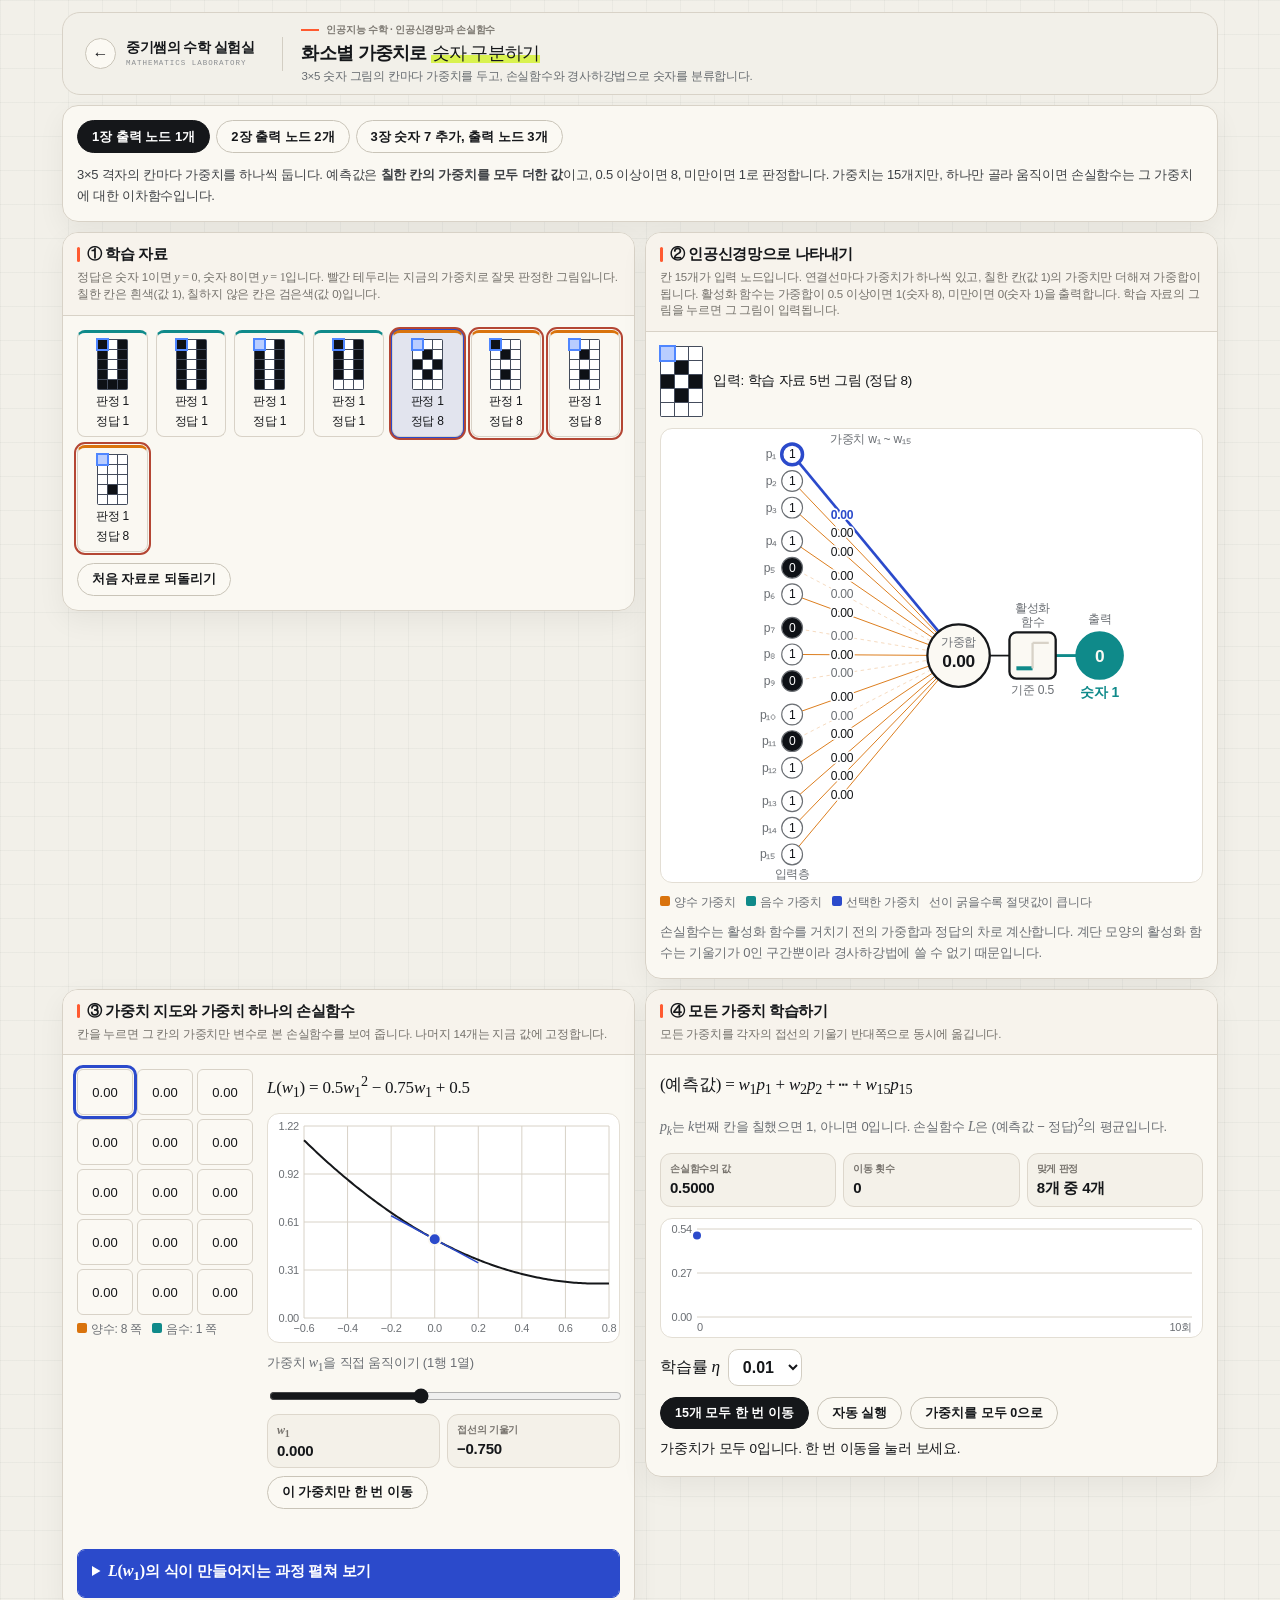
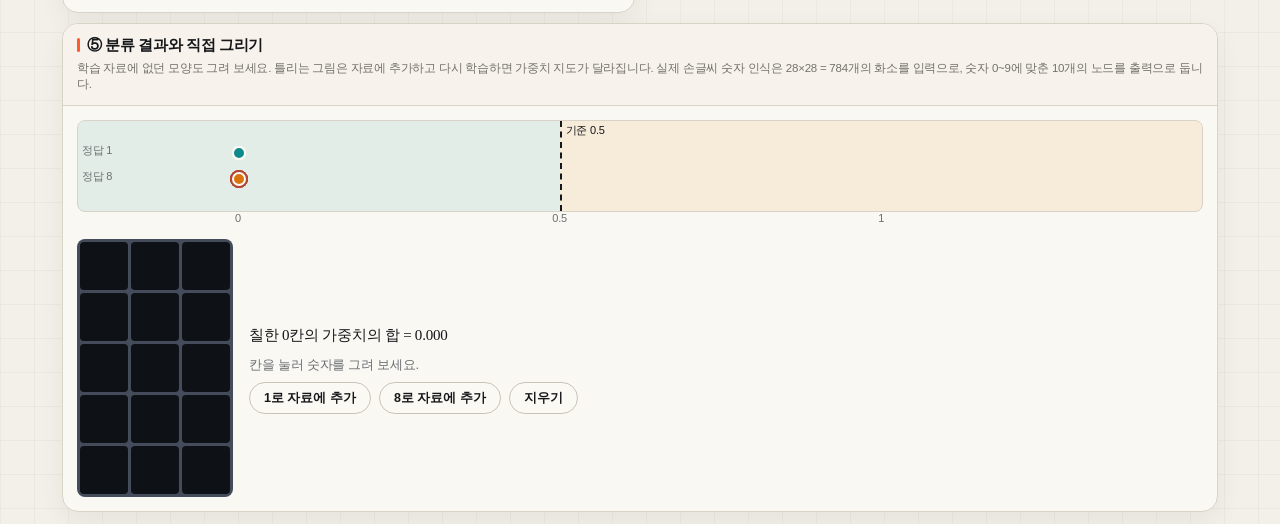
==== digit-weights/index.html @ 0b2db648 "화소별 가중치로 숫자 구분하기 도구 추가 3×5 숫자 그림의 칸마다 가중치를 두고 손실함수와 경사하강법으로 분류하는 인공지능 수학 도구. 공통 셸(상단바·패널·버튼)에 맞춰 옮기고" ====
<!DOCTYPE html>
<html lang="ko">
<head>
<meta charset="UTF-8">
<meta name="viewport" content="width=device-width, initial-scale=1">
<title>화소별 가중치로 숫자 구분하기</title>
<style>
  /* ===== 중기쌤의 수학 실험실 공통 테마 =====
     이 :root 블록과 아래 "공통 셸" 영역은 모든 도구가 동일하게 유지합니다.
     도구별 CSS는 파일 아래쪽 "도구 전용" 영역에만 추가하세요. */
  :root{
    --bg:#f2f0e9;
    --panel:#fbf9f3;
    --panel-2:#f4f1e9;
    --line:#d8d2c7;
    --border-soft:#eee9df;
    --text:#15171a;
    --muted:#6b6f74;
    --faint:#9a958a;
    --accent:#ff5a30;
    --accent-weak:rgba(255,90,48,.14);
    --lime:#d9f24f;
    --shadow:0 10px 28px rgba(21,23,26,.055);
    --radius:16px;
  }
  *{box-sizing:border-box}
  html,body{margin:0}
  body{
    background:
      linear-gradient(rgba(21,23,26,.035) 1px, transparent 1px),
      linear-gradient(90deg, rgba(21,23,26,.035) 1px, transparent 1px),
      var(--bg);
    background-size:34px 34px;
    color:var(--text);
    font-family:Pretendard,"Apple SD Gothic Neo","Noto Sans KR",-apple-system,BlinkMacSystemFont,sans-serif;
    letter-spacing:-.015em;
    min-height:100vh;
    -webkit-font-smoothing:antialiased;
  }
  button,input,select{font:inherit;color:inherit}
  .num{font-family:ui-monospace,SFMono-Regular,Consolas,monospace;font-variant-numeric:tabular-nums;letter-spacing:-.01em}

  .app{width:100%;max-width:1180px;margin:0 auto;padding:12px;display:flex;flex-direction:column;gap:10px}

  /* ---- 공통 셸: 상단바 ---- */
  .topbar{
    min-height:72px;
    display:flex;
    gap:14px;
    justify-content:space-between;
    align-items:center;
    padding:10px 14px;
    background:rgba(242,240,233,.90);
    border:1px solid var(--line);
    border-radius:18px;
    backdrop-filter:blur(14px);
  }
  .brand-area{display:flex;align-items:center;gap:18px;min-width:0}
  .home-link{
    display:flex;align-items:center;gap:10px;flex:none;
    color:var(--text);text-decoration:none;
    padding:7px 10px 7px 8px;border-radius:12px;
    transition:background .18s ease;
  }
  .home-link:hover{background:#e7e3d9}
  .home-arrow{
    width:31px;height:31px;border:1px solid #c9c4b8;border-radius:50%;
    display:grid;place-items:center;font-size:16px;line-height:1;background:#fbf9f3;
  }
  .brand-copy{display:block;line-height:1.15}
  .brand-copy strong{display:block;font-size:14px;font-weight:800;letter-spacing:-.035em}
  .brand-copy small{
    display:block;margin-top:4px;color:#8a8d90;
    font-family:ui-monospace,SFMono-Regular,Consolas,monospace;
    font-size:7.5px;letter-spacing:.13em;white-space:nowrap;
  }
  .top-divider{width:1px;height:34px;background:#d3cec3;flex:none}
  .title-row{display:block;min-width:0}
  .eyebrow{
    display:flex;align-items:center;gap:7px;margin-bottom:4px;
    color:#7b7770;font-size:10px;font-weight:750;white-space:nowrap;
  }
  .eyebrow span{display:block;width:18px;height:2px;background:var(--accent)}
  h1{
    font-size:clamp(18px,1.25vw,24px);
    margin:0;
    font-weight:800;letter-spacing:-.04em;white-space:nowrap;
  }
  h1 em{
    font-style:normal;font-weight:500;
    background:linear-gradient(transparent 60%,var(--lime) 0);
    padding:0 .04em;
  }
  .subtitle{margin:4px 0 0;color:#666b6f;font-size:11.5px}
  .badge{
    display:inline-flex;align-items:center;gap:7px;flex:none;
    background:#15171a;color:#fff;border:0;
    border-radius:999px;padding:8px 12px;font-weight:700;font-size:12px;white-space:nowrap;
  }
  .dot{width:9px;height:9px;border-radius:50%;background:#73c48f}

  /* ---- 공통 셸: 패널 ----
     기본은 "넓은 그림 영역 + 좁은 설정 영역" 2단입니다.
     패널 수가 다르면 grid-template-columns만 바꾸고, 좁은 화면에서 1단으로
     떨어지는 @media (max-width:900px) 규칙은 남겨 두세요. */
  .workspace{display:grid;grid-template-columns:minmax(0,1.55fr) minmax(300px,1fr);gap:10px}
  .panel{
    min-width:0;
    display:flex;flex-direction:column;
    background:rgba(251,249,243,.96);
    border:1px solid var(--line);
    border-radius:var(--radius);
    box-shadow:var(--shadow);
    overflow:hidden;
  }
  .panel-head{
    flex:0 0 auto;
    padding:12px 14px;
    border-bottom:1px solid var(--line);
    background:rgba(247,244,236,.92);
  }
  .panel-title{
    font-size:15px;font-weight:800;letter-spacing:-.025em;
    position:relative;padding-left:10px;
  }
  .panel-title::before{
    content:"";position:absolute;left:0;top:.15em;bottom:.15em;
    width:3px;border-radius:3px;background:var(--accent);
  }
  .panel-desc{color:#74716b;font-size:11.5px;margin-top:5px;line-height:1.45}
  .panel-body{flex:1;min-height:0;padding:14px}

  /* ---- 공통 셸: 버튼 ---- */
  .btn{
    border:1px solid #c9c4b8;background:#fbf9f3;color:#15171a;
    border-radius:999px;font-weight:700;font-size:12.5px;
    padding:9px 14px;cursor:pointer;line-height:1;
    transition:background .15s ease,border-color .15s ease,transform .15s ease;
  }
  .btn:hover:not(:disabled){transform:translateY(-1px);border-color:#15171a;background:#f2efe6}
  .btn:disabled{opacity:.4;cursor:not-allowed;transform:none}
  .btn.primary{background:#15171a;color:#fff;border-color:#15171a}
  .btn.primary:hover:not(:disabled){background:#2b2e31}
  .btn.danger{color:#a73b2c}
  .btn.icon-btn{width:38px;height:38px;padding:0;border-radius:10px;font-size:18px;display:grid;place-items:center}

  /* ---- 공통 셸: 그림 영역 (캔버스·SVG) ---- */
  .chart-wrap{background:#fff;border:1px solid #e3ded4;border-radius:12px;overflow:hidden;position:relative}
  .chart-wrap canvas,.chart-wrap svg{display:block;width:100%;height:100%}

  /* ---- 공통 셸: 입력·지표·안내 (쓰지 않는 것은 지우세요) ---- */
  .controls{display:grid;grid-template-columns:repeat(2,minmax(0,1fr));gap:9px}
  .control{display:flex;flex-direction:column;gap:5px}
  .control label{font-size:11px;color:var(--muted);font-weight:800}
  .control input{
    width:100%;padding:9px 10px;font-weight:700;
    border:1px solid #d3cec3;background:#fff;color:var(--text);border-radius:10px;
  }
  .control input:focus{outline:3px solid rgba(217,242,79,.42);border-color:#9aa64b}
  .control input[type="range"]{
    padding:0;height:22px;border:0;border-radius:0;background:transparent;
    accent-color:#15171a;cursor:pointer;
  }
  .checkbox-control{
    justify-content:center;min-height:58px;padding:8px 10px;
    border:1px solid var(--line);background:var(--panel-2);border-radius:12px;
  }
  .checkbox-control label{display:flex;align-items:center;gap:8px;color:var(--text);cursor:pointer;font-size:11px}
  .checkbox-control input{width:17px;height:17px;padding:0;accent-color:#15171a;cursor:pointer}

  .metrics{display:grid;grid-template-columns:repeat(2,minmax(0,1fr));gap:7px}
  .metric{background:var(--panel-2);border:1px solid #ddd7cc;border-radius:11px;padding:8px 9px;min-width:0}
  .metric .label{color:#77736d;font-size:10px;font-weight:800;margin-bottom:3px}
  .metric .value{
    font-size:15px;font-weight:850;color:var(--text);
    font-variant-numeric:tabular-nums;
    overflow:hidden;text-overflow:ellipsis;white-space:nowrap;
  }

  .formula{
    background:#15171a;color:#f6f2e9;border:1px solid #15171a;border-radius:12px;
    padding:9px 10px;line-height:1.55;font-size:12px;
    font-family:ui-monospace,SFMono-Regular,Consolas,monospace;overflow:auto;
  }
  .note{
    padding:10px 12px;border-radius:10px;
    background:#fff7ed;border:1px solid #fed7aa;color:#9a3412;
    font-size:11px;line-height:1.5;
  }
  .note b{color:#7c2d12;font-weight:800}
  .status{min-height:19px;font-size:11px;line-height:1.4;font-weight:750;color:var(--muted)}
  .status.ok{color:#32724f}
  .status.error{color:#b44634}

  .legend{display:flex;flex-wrap:wrap;gap:6px 12px;align-items:center}
  .legend-item{display:flex;align-items:center;gap:6px;font-size:11px;color:var(--muted)}
  .legend-item i{width:11px;height:11px;border-radius:3px;flex:none}

  /* ---- 공통 셸: 반응형 (이 3개 블록은 그대로 유지) ----
     주의: .topbar에 align-items:stretch를 쓰면 알약 모양 .badge가
     줄바꿈된 제목 높이만큼 세로로 늘어나 거대한 원처럼 깨집니다. */
  @media (max-width:1080px){
    .brand-copy small{display:none}
    .brand-copy strong{font-size:13px}
    .top-divider{height:28px}
  }
  @media (max-width:900px){
    .workspace{grid-template-columns:1fr}
  }
  @media (max-width:820px){
    .topbar{align-items:flex-start}
    .brand-area{align-items:flex-start}
    .home-link{padding-left:2px}
    .top-divider{display:none}
    .brand-copy{display:none}
    .title-row{display:block}
    h1{white-space:normal}
    .eyebrow{white-space:normal}
    .badge{display:none}
  }
  @media (max-width:520px){
    .app{padding:7px}
    .topbar{border-radius:14px;padding:9px 10px}
    .home-arrow{width:34px;height:34px}
    h1{font-size:20px;line-height:1.25}
    .subtitle{font-size:11px;white-space:normal}
    .panel{border-radius:14px}
    .panel-head{padding:12px}
    .btn{min-height:40px}
    .controls{grid-template-columns:1fr}
  }

  /* ===== 도구 전용 CSS는 여기부터 ===== */
  :root{
    --ink:#15171a; --sub:#6b6f74; --sel:#2b4acb; --bad:#b44634; --cell:#e7e2d7;
    --one:#0f8a8a; --seven:#8a4fd3; --eight:#d9730d;
    --pix-on:#ffffff; --pix-off:#0e1116; --pix-grid:#444c5c; --pix-hl:#4f86ff;
    --font-body:Pretendard,"Apple SD Gothic Neo","Noto Sans KR",-apple-system,BlinkMacSystemFont,sans-serif;
    --font-math:"STIX Two Text","Times New Roman",serif;
  }
  /* 배치: ①학습 자료·②신경망 / ③가중치 하나의 손실함수·④모든 가중치 학습 / ⑤직접 그리기. 900px 이하 1단 */
  .workspace.even{grid-template-columns:minmax(320px,1fr) minmax(320px,1fr);align-items:start}
  .workspace.one{grid-template-columns:1fr}
  @media (max-width:900px){.workspace.even{grid-template-columns:1fr}}
  .panel-body{display:grid;gap:11px;align-content:start}
  .panel-desc .m{font-size:1.05em}
  .intro{margin:0;font-size:13px;line-height:1.65;color:#3d4044}
  .metric .label .m{font-size:12px}
  .hint{color:var(--sub);font-size:13px;margin:0;line-height:1.6}
  .m{font-family:var(--font-math);font-size:1.08em;white-space:nowrap}
  .m i{font-style:italic}
  .frac{display:inline-flex;flex-direction:column;vertical-align:middle;text-align:center;line-height:1.15;font-size:.92em}
  .frac>span:first-child{border-bottom:1px solid currentColor;padding:0 3px}
  .fx{font-family:var(--font-math);font-size:17px;overflow-x:auto;padding:4px 0;white-space:nowrap}
  .fx i{font-style:italic}
  .tnum{font-variant-numeric:tabular-nums}
  /* 학습 자료 */
  .samples{display:grid;grid-template-columns:repeat(auto-fill,minmax(64px,1fr));gap:8px}
  .s{border:1px solid var(--line);border-radius:8px;padding:6px 4px;display:grid;justify-items:center;gap:3px;font-size:12px;position:relative}
  .s.d1{border-top:3px solid var(--one)} .s.d7{border-top:3px solid var(--seven)} .s.d8{border-top:3px solid var(--eight)}
  .s.wrong{outline:2px solid var(--bad);outline-offset:1px}
  .mini{display:grid;grid-template-columns:repeat(3,9px);gap:1px;background:var(--pix-grid);padding:1px;border-radius:2px}
  .mini b{width:9px;height:9px;background:var(--pix-off)}
  .mini b.on{background:var(--pix-on)}
  .s .m{font-size:13px}
  .s button{position:absolute;top:1px;right:2px;border:0;background:none;color:var(--sub);font-size:14px;line-height:1;padding:2px 4px;cursor:pointer}
  /* 조작부 */
  .row{display:flex;flex-wrap:wrap;gap:8px;align-items:center}
  .btn:focus-visible,input:focus-visible,select:focus-visible,.cellbtn:focus-visible{outline:2px solid var(--sel);outline-offset:2px}
  select{padding:8px 10px;border-radius:10px;border:1px solid #d3cec3;background:#fff;font-weight:700}
  input[type=range]{width:100%;accent-color:#15171a}
  .msg{font-size:13.5px;min-height:1.6em;margin:0}
  .msg.warn{color:var(--bad);font-weight:600}
  /* 분류 결과 수직선 */
  .track{position:relative;height:92px;border:1px solid var(--line);border-radius:8px;overflow:hidden}
  .zone8{position:absolute;top:0;bottom:0;right:0;background:color-mix(in srgb,var(--eight) 10%,transparent)}
  .zone1{position:absolute;top:0;bottom:0;left:0;background:color-mix(in srgb,var(--one) 10%,transparent)}
  .thr{position:absolute;top:0;bottom:0;width:0;border-left:2px dashed var(--ink)}
  .thr span{position:absolute;top:2px;left:4px;font-size:11px;white-space:nowrap}
  .lane{position:absolute;left:0;font-size:11px;color:var(--sub);padding-left:4px}
  .tdot{position:absolute;width:14px;height:14px;border-radius:50%;transform:translate(-50%,-50%);border:2px solid var(--panel)}
  .tdot.d1{background:var(--one)} .tdot.d8{background:var(--eight)}
  .tdot.wrong{box-shadow:0 0 0 2px var(--bad)}
  .tdot.mine{background:var(--ink);border-radius:3px}
  .axis{display:flex;justify-content:space-between;font-size:11px;color:var(--sub)}
  .pill{display:inline-block;padding:2px 10px;border-radius:999px;font-weight:700;color:var(--panel)}
  .pill.d1{background:var(--one)} .pill.d7{background:var(--seven)} .pill.d8{background:var(--eight)}
  /* 직접 그리기 */
  .draw{display:flex;gap:16px;flex-wrap:wrap;align-items:center}
  .pad{display:grid;grid-template-columns:repeat(3,48px);gap:3px;touch-action:none;background:var(--pix-grid);padding:3px;border-radius:8px}
  .cellbtn{width:48px;height:48px;border:0;border-radius:4px;background:var(--pix-off);cursor:pointer;padding:0}
  .cellbtn.on{background:var(--pix-on)}
  .out{display:grid;gap:6px;min-width:150px;flex:1}
  @media (prefers-reduced-motion:no-preference){.tdot{transition:left .25s}}
  /* 가중치 지도 */
  .wwrap{display:flex;gap:14px;flex-wrap:wrap;align-items:flex-start}
  .wmap{display:grid;grid-template-columns:repeat(3,56px);gap:4px}
  .wcell{width:56px;height:46px;border:1px solid var(--line);border-radius:6px;cursor:pointer;padding:0;font:inherit;font-size:13px;color:var(--ink);font-variant-numeric:tabular-nums}
  .wcell.sel{outline:3px solid var(--sel);outline-offset:1px}
  .wcell:focus-visible{outline:3px solid var(--sel);outline-offset:1px}
  .wlegend{display:flex;gap:10px;font-size:12px;color:var(--sub);flex-wrap:wrap}
  .wlegend i{display:inline-block;width:10px;height:10px;border-radius:2px;margin-right:4px;font-style:normal}
  .side{flex:1;min-width:200px;display:grid;gap:8px}
  .chart-wrap.c-main{height:230px}
  .chart-wrap.c-small{height:120px}
  .mini b{position:relative}
  .mini b.hl{outline:2px solid var(--pix-hl);z-index:1}
  .mini b.hl.on{background:#b9cdff}
  .mini.big{grid-template-columns:repeat(3,13px)}
  .mini.big b{width:13px;height:13px}
  .terms{display:grid;grid-template-columns:repeat(auto-fill,minmax(146px,1fr));gap:8px}
  .term{border:1px solid var(--line);border-left:4px solid var(--line);border-radius:8px;padding:8px;display:grid;gap:4px;justify-items:start;font-size:12.5px}
  .term.has{border-left-color:var(--sel)}
  .term.none{color:var(--sub)}
  .term .fx{font-size:16px;padding:0;color:var(--ink)}
  .term.has .fx{color:var(--sel);font-weight:600}
  .tag{font-size:11.5px;font-weight:600}
  .st{display:block;line-height:1.45}
  .st .lb{display:block;font-size:11px;color:var(--sub)}
  .st .m{font-size:14.5px;white-space:normal}
  #dSum{white-space:normal;line-height:1.9}
  #myCalc{white-space:normal;font-size:15px}
  .term.none .fx{color:var(--sub)}
  .s{cursor:pointer}
  .s.fed{background:color-mix(in srgb,var(--sel) 12%,var(--panel));box-shadow:0 0 0 2px var(--sel)}
  .netwrap{display:flex;justify-content:center}
  #net{width:100%;max-width:400px;height:auto;display:block}
  #net text{font-family:var(--font-body);font-size:10.5px;fill:var(--ink);font-variant-numeric:tabular-nums}
  #net .sub{fill:var(--sub)}
  #net .wl{paint-order:stroke;stroke:#fff;stroke-width:3px}
  #net .big{font-size:15px;font-weight:700}
  #net g[data-k]{cursor:pointer}
  .fedinfo{display:flex;gap:10px;align-items:center;font-size:13.5px}
  .tabs{display:flex;gap:6px;flex-wrap:wrap}
  .tab{font-weight:700;font-size:13px;padding:9px 14px;border-radius:999px;border:1px solid #c9c4b8;background:#fbf9f3;cursor:pointer;line-height:1;transition:background .15s ease,border-color .15s ease,transform .15s ease}
  .tab:hover{transform:translateY(-1px);border-color:#15171a}
  .tab[aria-selected="true"]{background:#15171a;color:#fff;border-color:#15171a}
  .tab:focus-visible{outline:2px solid var(--sel);outline-offset:2px}
  .maps{display:flex;gap:8px;flex-wrap:wrap}
  .maps .mt{font-size:12px;font-weight:600;margin-bottom:3px;white-space:nowrap}
  .maps.o3 .mt{font-size:10.5px}
  .maps.o2 .wmap{grid-template-columns:repeat(3,46px)} .maps.o2 .wcell{width:46px;height:40px;font-size:12px}
  .maps.o3 .wmap{grid-template-columns:repeat(3,31px);gap:3px} .maps.o3 .wcell{width:31px;height:30px;font-size:9.5px;border-radius:4px}
  .bars{display:grid;gap:6px}
  .bar{display:grid;grid-template-columns:76px 1fr 92px;gap:8px;align-items:center;font-size:13px}
  .bar .tr{height:14px;border-radius:7px;background:var(--cell);position:relative;overflow:hidden}
  .bar .fl{position:absolute;top:0;bottom:0;border-radius:7px}
  .bar.win{font-weight:700}
  .fold{border:1px solid var(--line);border-radius:8px}
  .fold{border-color:#2b4acb}
  .fold summary{cursor:pointer;padding:12px 14px;font-weight:700;font-size:15px;color:#ffffff;background:#2b4acb;border-radius:7px}
  .fold[open] summary{border-radius:7px 7px 0 0;margin-bottom:12px}
  .fold summary .m{color:#ffffff}
  .fold summary:focus-visible{outline:2px solid var(--sel);outline-offset:2px}
  .foldin{display:grid;gap:10px;padding:0 12px 12px;min-width:0}
  [hidden]{display:none !important}
  .axis2{position:relative;height:16px;font-size:11px;color:var(--sub)}
  .axis2 span{position:absolute;transform:translateX(-50%)}
</style>
</head>
<body>

<div class="app">
  <div class="topbar">
    <div class="brand-area">
      <a class="home-link" href="../#tools" aria-label="중기쌤의 수학 실험실 메인으로">
        <span class="home-arrow">←</span>
        <span class="brand-copy">
          <strong>중기쌤의 수학 실험실</strong>
          <small>MATHEMATICS LABORATORY</small>
        </span>
      </a>
      <span class="top-divider" aria-hidden="true"></span>
      <div class="title-row">
        <div class="eyebrow"><span></span>인공지능 수학 · 인공신경망과 손실함수</div>
        <h1>화소별 가중치로 <em>숫자 구분하기</em></h1>
        <p class="subtitle">3×5 숫자 그림의 칸마다 가중치를 두고, 손실함수와 경사하강법으로 숫자를 분류합니다.</p>
      </div>
    </div>
  </div>

  <article class="panel">
    <div class="panel-body">
      <div class="tabs" role="tablist" aria-label="장 선택">
        <button class="tab" type="button" role="tab" data-ch="0">1장 출력 노드 1개</button>
        <button class="tab" type="button" role="tab" data-ch="1">2장 출력 노드 2개</button>
        <button class="tab" type="button" role="tab" data-ch="2">3장 숫자 7 추가, 출력 노드 3개</button>
      </div>
      <p class="intro" id="intro"></p>
    </div>
  </article>

  <section class="workspace even">
    <article class="panel">
      <div class="panel-head">
        <div class="panel-title">① 학습 자료</div>
        <div class="panel-desc" id="note1"></div>
      </div>
      <div class="panel-body">
        <div class="samples" id="samples"></div>
        <div class="row"><button class="btn" id="resetData" type="button">처음 자료로 되돌리기</button></div>
      </div>
    </article>

    <article class="panel">
      <div class="panel-head">
        <div class="panel-title">② 인공신경망으로 나타내기</div>
        <div class="panel-desc" id="note3"></div>
      </div>
      <div class="panel-body">
        <div class="fedinfo" id="fedinfo"></div>
        <div class="chart-wrap netwrap"><svg id="net" viewBox="0 0 346 392" role="img" aria-label="입력 노드 15개와 출력 노드로 이루어진 인공신경망"></svg></div>
        <div class="wlegend"><span><i style="background:var(--eight)"></i>양수 가중치</span><span><i style="background:var(--one)"></i>음수 가중치</span><span><i style="background:var(--sel)"></i>선택한 가중치</span><span>선이 굵을수록 절댓값이 큽니다</span></div>
        <p class="hint" id="note3b"></p>
      </div>
    </article>
  </section>

  <section class="workspace even">
    <article class="panel">
      <div class="panel-head">
        <div class="panel-title">③ 가중치 지도와 가중치 하나의 손실함수</div>
        <div class="panel-desc" id="note4"></div>
      </div>
      <div class="panel-body">
        <div class="wwrap">
          <div>
            <div class="maps" id="maps"></div>
            <div class="wlegend" style="margin-top:6px" id="mapLegend"></div>
          </div>
          <div class="side">
            <div class="fx tnum" id="expanded"></div>
            <div class="chart-wrap c-main"><canvas id="chart" role="img" aria-label="선택한 가중치에 대한 손실함수의 그래프"></canvas></div>
            <label for="wRange" class="hint" id="wLabel"></label>
            <input type="range" id="wRange" min="-0.6" max="0.8" step="0.01" value="0">
            <div class="metrics">
              <div class="metric"><div class="label" id="lblW"></div><div class="value tnum" id="vW"></div></div>
              <div class="metric"><div class="label">접선의 기울기</div><div class="value tnum" id="vD"></div></div>
            </div>
            <div class="row"><button class="btn" id="stepOne" type="button">이 가중치만 한 번 이동</button></div>
            <p class="msg tnum" id="msg2"></p>
          </div>
        </div>
        <details class="fold">
          <summary><span id="dTitle"></span> 펼쳐 보기</summary>
          <div class="foldin">
            <p class="hint" id="dIntro"></p>
            <div class="terms" id="terms"></div>
            <div class="fx tnum" id="dSum"></div>
            <p class="hint tnum" id="dWhy"></p>
          </div>
        </details>
      </div>
    </article>

    <article class="panel">
      <div class="panel-head">
        <div class="panel-title">④ 모든 가중치 학습하기</div>
        <div class="panel-desc">모든 가중치를 각자의 접선의 기울기 반대쪽으로 동시에 옮깁니다.</div>
      </div>
      <div class="panel-body">
        <div class="fx" id="form2"></div>
        <p class="hint" id="note2"></p>
        <div class="metrics" style="grid-template-columns:repeat(3,minmax(0,1fr))">
          <div class="metric"><div class="label">손실함수의 값</div><div class="value tnum" id="vL"></div></div>
          <div class="metric"><div class="label">이동 횟수</div><div class="value tnum" id="vN"></div></div>
          <div class="metric"><div class="label">맞게 판정</div><div class="value tnum" id="acc"></div></div>
        </div>
        <div class="chart-wrap c-small"><canvas id="histc" role="img" aria-label="이동 횟수에 따른 손실함수 값의 변화"></canvas></div>
        <div class="row">
          <label for="eta">학습률 <span class="m"><i>η</i></span></label>
          <select id="eta">
            <option value="0.01" selected>0.01</option>
            <option value="0.02">0.02</option>
            <option value="0.05">0.05</option>
            <option value="0.1">0.1</option>
            <option value="0.2">0.2</option>
          </select>
        </div>
        <div class="row">
          <button class="btn primary" id="stepAll" type="button"></button>
          <button class="btn" id="auto" type="button">자동 실행</button>
          <button class="btn" id="resetW" type="button">가중치를 모두 0으로</button>
        </div>
        <p class="msg tnum" id="msg"></p>
      </div>
    </article>
  </section>

  <section class="workspace one">
    <article class="panel">
      <div class="panel-head">
        <div class="panel-title">⑤ <span id="h4t"></span></div>
        <div class="panel-desc">학습 자료에 없던 모양도 그려 보세요. 틀리는 그림은 자료에 추가하고 다시 학습하면 가중치 지도가 달라집니다. 실제 손글씨 숫자 인식은 28×28 = 784개의 화소를 입력으로, 숫자 0~9에 맞춘 10개의 노드를 출력으로 둡니다.</div>
      </div>
      <div class="panel-body">
        <div id="trackBox">
          <div class="track" id="track"></div>
          <div class="axis2 tnum" id="axis2"></div>
        </div>
        <div class="draw">
          <div class="pad" id="pad" role="group" aria-label="3×5 그림판"></div>
          <div class="out">
            <div class="fx tnum" id="myCalc"></div>
            <div class="bars tnum" id="bars"></div>
            <div id="myVerdict"></div>
            <div class="row" id="addBtns"></div>
          </div>
        </div>
      </div>
    </article>
  </section>
</div>

<script>
(function(){
  var RAW=[
    [".#.",".#.",".#.",".#.","...",1],
    [".#.",".#.",".#.",".#.",".#.",1],
    ["##.",".#.",".#.",".#.",".#.",1],
    [".#.",".#.",".#.",".#.","###",1],
    ["###","..#","..#","..#","..#",7],
    ["###","..#",".#.",".#.",".#.",7],
    ["###","#.#","..#","..#","..#",7],
    ["###","..#",".#.","#..","#..",7],
    ["###","#.#",".#.","#.#","###",8],
    [".##","#.#","###","#.#","###",8],
    ["###","#.#","###","#.#","###",8],
    ["###","###","###","#.#","###",8]
  ];
  var CH=[{classes:[1,8],single:true},{classes:[1,8],single:false},{classes:[1,7,8],single:false}];
  var DCOL={1:"var(--one)",7:"var(--seven)",8:"var(--eight)"};
  var TMIN=-0.25,TMAX=1.5,WMIN=-0.6,WMAX=0.8;
  var S=[],ci=0,cfg,cur,timer=null;
  var $=function(id){return document.getElementById(id)};
  function zeros(){var z=[];for(var i=0;i<15;i++)z.push(0);return z}
  function base(c){
    return RAW.filter(function(r){return c.classes.indexOf(r[5])>=0}).map(function(r){
      return {cells:r.slice(0,5).join("").split("").map(function(x){return x==="#"?1:0}),c:r[5],base:true};
    });
  }
  function nOut(){return cfg.single?1:cfg.classes.length}
  function firstOf(d){for(var i=0;i<cur.data.length;i++)if(cur.data[i].c===d)return i;return 0}
  function fresh(c){
    var W=[],n=c.single?1:c.classes.length;for(var o=0;o<n;o++)W.push(zeros());
    return {data:base(c),W:W,so:n-1,sk:0,feed:0,pad:zeros(),steps:0,hist:[]};
  }
  function sum(c){return c.reduce(function(s,v){return s+v},0)}
  function sums(c){return cur.W.map(function(w){var s=0;for(var k=0;k<15;k++)s+=w[k]*c[k];return s})}
  function target(d,o){return cfg.single?(d.c===8?1:0):(d.c===cfg.classes[o]?1:0)}
  function softmax(s){var m=Math.max.apply(null,s),e=s.map(function(v){return Math.exp(v-m)}),t=sum(e);return e.map(function(v){return v/t})}
  function pct(v){return Math.round(v*100)+"%"}
  function winner(s){var b=0;for(var i=1;i<s.length;i++)if(s[i]>s[b])b=i;return b}
  function verdict(c){var s=sums(c);return cfg.single?(s[0]>=0.5?8:1):cfg.classes[winner(s)]}
  function loss(){
    var t=0,n=cur.data.length;
    cur.data.forEach(function(d){var s=sums(d.cells);for(var o=0;o<s.length;o++){var e=s[o]-target(d,o);t+=e*e}});
    return n?t/n:0;
  }
  // 선택한 가중치 t에 대한 이차식 A t^2 + B t + C (other: 다른 노드의 오차 제곱의 합)
  function coef(o,k){
    var n=cur.data.length,A=0,B=0,C=0,other=0;
    cur.data.forEach(function(d){
      var s=sums(d.cells),p=d.cells[k],r=s[o]-cur.W[o][k]*p-target(d,o);
      A+=p*p;B+=2*p*r;C+=r*r;
      for(var j=0;j<s.length;j++)if(j!==o){var e=s[j]-target(d,j);other+=e*e}
    });
    return n?{A:A/n,B:B/n,C:(C+other)/n,other:other}:{A:0,B:0,C:0,other:0};
  }
  function fmt(v,k){var s=v.toFixed(k);if(parseFloat(s)===0)s=(0).toFixed(k);return s.replace("-","−")}
  function trim(v){return String(Math.abs(parseFloat(v.toFixed(3))))}
  function mini(cells,hl,big){
    var h='<div class="mini'+(big?' big':'')+'">';
    cells.forEach(function(v,i){var c=(v?'on':'')+(i===hl?' hl':'');h+='<b'+(c?' class="'+c+'"':'')+'></b>'});
    return h+'</div>';
  }
  function css(n){return getComputedStyle(document.documentElement).getPropertyValue(n).trim()}
  function nOk(){var ok=0;cur.data.forEach(function(d){if(verdict(d.cells)===d.c)ok++});return ok}
  function tpos(v){return (Math.max(TMIN,Math.min(TMAX,v))-TMIN)/(TMAX-TMIN)*100}
  function nodeName(o){return cfg.single?"":"숫자 "+cfg.classes[o]+" 노드"}
  function wSym(){return '<i>w</i><sub>'+(cfg.single?'':cfg.classes[cur.so]+',')+(cur.sk+1)+'</sub>'}
  function jo(a,b){return [0,1,3,6,7,8].indexOf((cur.sk+1)%10)>=0?a:b}
  var SUBS="₀₁₂₃₄₅₆₇₈₉";
  function subn(n){return String(n).split("").map(function(c){return SUBS[+c]}).join("")}
  function cellName(k){return (Math.floor(k/3)+1)+'행 '+(k%3+1)+'열'}

  function renderText(){
    var O=nOut(),N=15*O,cls=cfg.classes.join(", ");
    $("intro").innerHTML=ci===0?
      '3×5 격자의 칸마다 가중치를 하나씩 둡니다. 예측값은 <b>칠한 칸의 가중치를 모두 더한 값</b>이고, 0.5 이상이면 8, 미만이면 1로 판정합니다. 가중치는 15개지만, 하나만 골라 움직이면 손실함수는 그 가중치에 대한 이차함수입니다.':
      ci===1?
      '같은 자료를 출력 노드 2개로 분류합니다. 숫자 1 노드와 숫자 8 노드가 각자 가중합을 구하고, 소프트맥스로 확률로 바꾼 뒤 <b>확률이 더 큰 숫자</b>로 판정합니다. 기준값 0.5가 필요 없어지고, 가중치는 15 × 2 = 30개가 됩니다.':
      '숫자 7을 추가하고 출력 노드를 3개로 늘립니다. 세 노드의 가중합을 소프트맥스로 확률로 바꾼 뒤 <b>확률이 가장 큰 숫자</b>로 판정하고, 가중치는 15 × 3 = 45개입니다. 숫자가 늘어나면 출력 노드만 더 두면 됩니다.';
    $("note1").innerHTML=cfg.single?
      '정답은 숫자 1이면 <span class="m"><i>y</i> = 0</span>, 숫자 8이면 <span class="m"><i>y</i> = 1</span>입니다. 빨간 테두리는 지금의 가중치로 잘못 판정한 그림입니다. 칠한 칸은 흰색(값 1), 칠하지 않은 칸은 검은색(값 0)입니다.':
      '출력 노드마다 정답은 자기 숫자의 그림이면 1, 아니면 0입니다. 빨간 테두리는 지금의 가중치로 잘못 판정한 그림입니다. 칠한 칸은 흰색(값 1), 칠하지 않은 칸은 검은색(값 0)입니다.';
    $("form2").innerHTML=cfg.single?
      '(예측값) = <i>w</i><sub>1</sub><i>p</i><sub>1</sub> + <i>w</i><sub>2</sub><i>p</i><sub>2</sub> + ⋯ + <i>w</i><sub>15</sub><i>p</i><sub>15</sub>':
      '(숫자 8 노드의 가중합) = <i>w</i><sub>8,1</sub><i>p</i><sub>1</sub> + <i>w</i><sub>8,2</sub><i>p</i><sub>2</sub> + ⋯ + <i>w</i><sub>8,15</sub><i>p</i><sub>15</sub>';
    $("note2").innerHTML='<span class="m"><i>p</i><sub><i>k</i></sub></span>는 <span class="m"><i>k</i></span>번째 칸을 칠했으면 1, 아니면 0입니다. '+(cfg.single?
      '손실함수 <span class="m"><i>L</i></span>은 (예측값 − 정답)<sup>2</sup>의 평균입니다.':
      '출력 노드마다 가중치 15개가 따로 있습니다. <span class="m"><i>w</i><sub>8,1</sub></span>은 숫자 8 노드와 1번째 칸을 잇는 가중치이고, <span class="m"><i>w</i><sub>1,1</sub></span>은 숫자 1 노드와 1번째 칸을 잇는 가중치입니다. 손실함수 <span class="m"><i>L</i></span>은 모든 그림, 모든 출력 노드의 (가중합 − 정답)<sup>2</sup>을 더해 그림의 수로 나눈 값입니다.');
    $("stepAll").textContent=N+"개 모두 한 번 이동";
    $("note3").innerHTML=cfg.single?
      '칸 15개가 입력 노드입니다. 연결선마다 가중치가 하나씩 있고, 칠한 칸(값 1)의 가중치만 더해져 가중합이 됩니다. 활성화 함수는 가중합이 0.5 이상이면 1(숫자 8), 미만이면 0(숫자 1)을 출력합니다. 학습 자료의 그림을 누르면 그 그림이 입력됩니다.':
      '입력 노드 15개가 출력 노드 '+O+'개에 모두 연결됩니다. 출력 노드를 누르면 그 노드에 연결된 가중치 15개가 색으로 표시됩니다. 학습 자료의 그림을 누르면 그 그림이 입력됩니다.';
    $("note3b").innerHTML=cfg.single?
      '손실함수는 활성화 함수를 거치기 전의 가중합과 정답의 차로 계산합니다. 계단 모양의 활성화 함수는 기울기가 0인 구간뿐이라 경사하강법에 쓸 수 없기 때문입니다.':
      '소프트맥스는 가중합을 합이 100%인 확률로 바꿉니다. <span class="m">(확률) = <span class="frac"><span><i>e</i><sup>(그 노드의 가중합)</sup></span><span>(모든 노드의 <i>e</i><sup>(가중합)</sup>의 합)</span></span></span> 확률이 가장 큰 숫자로 판정하고, 확률이 같으면 앞의 숫자로 판정합니다. 크기 순서는 바뀌지 않으므로 가중합이 가장 큰 노드를 고르는 것과 결과가 같습니다. 이 웹앱의 손실함수는 소프트맥스를 거치기 전의 가중합으로 계산합니다. 실제 분류 모델은 소프트맥스를 거친 확률로 손실함수를 계산합니다.';
    $("note4").innerHTML=cfg.single?
      '칸을 누르면 그 칸의 가중치만 변수로 본 손실함수를 보여 줍니다. 나머지 14개는 지금 값에 고정합니다.':
      '출력 노드마다 가중치 지도가 하나씩 있습니다. 칸을 누르면 그 가중치만 변수로 본 손실함수를 보여 줍니다. 나머지 '+(N-1)+'개는 지금 값에 고정합니다.';
    $("mapLegend").innerHTML=cfg.single?
      '<span><i style="background:var(--eight)"></i>양수: 8 쪽</span><span><i style="background:var(--one)"></i>음수: 1 쪽</span>':
      '<span><i style="background:var(--eight)"></i>양수: 그 숫자 쪽</span><span><i style="background:var(--one)"></i>음수: 그 숫자가 아닌 쪽</span>';
    $("h4t").textContent=cfg.single?"분류 결과와 직접 그리기":"직접 그려서 판정하기";
    $("trackBox").hidden=!cfg.single; $("bars").hidden=cfg.single; $("myCalc").hidden=!cfg.single;
    var h="";cfg.classes.forEach(function(d){h+='<button class="btn" type="button" data-add="'+d+'">'+d+'로 자료에 추가</button>'});
    $("addBtns").innerHTML=h+'<button class="btn" id="clearPad" type="button">지우기</button>';
    var tabs=document.querySelectorAll(".tab");
    for(var i=0;i<tabs.length;i++)tabs[i].setAttribute("aria-selected",i===ci?"true":"false");
    // 가중치 지도 틀
    var m="";
    for(var o=0;o<O;o++){
      m+='<div>'+(cfg.single?'':'<div class="mt" style="color:'+DCOL[cfg.classes[o]]+'">'+nodeName(o)+' <span class="m" style="font-weight:400"><i>w</i><sub>'+cfg.classes[o]+',<i>k</i></sub></span></div>')+'<div class="wmap" role="group" aria-label="'+(nodeName(o)||'가중치')+' 지도">';
      for(var k=0;k<15;k++)m+='<button type="button" class="wcell" data-o="'+o+'" data-k="'+k+'" aria-label="'+nodeName(o)+' '+cellName(k)+' 가중치"></button>';
      m+='</div></div>';
    }
    $("maps").className="maps o"+O; $("maps").innerHTML=m;
  }
  function renderSamples(){
    var h="";
    cur.data.forEach(function(d,i){
      var v=verdict(d.cells),wrong=v!==d.c;
      h+='<div class="s d'+d.c+(wrong?' wrong':'')+(cur.feed===i?' fed':'')+'" data-feed="'+i+'">'+mini(d.cells,cur.sk)+
         '<span class="tnum">판정 '+v+'</span><span class="tnum">정답 '+d.c+'</span>'+
         (d.base?'':'<button type="button" data-del="'+i+'" aria-label="이 그림 삭제">×</button>')+'</div>';
    });
    $("samples").innerHTML=h;
  }
  function renderMap(){
    var btns=$("maps").querySelectorAll(".wcell");
    for(var i=0;i<btns.length;i++){
      var o=+btns[i].dataset.o,k=+btns[i].dataset.k,v=cur.W[o][k],on=o===cur.so&&k===cur.sk;
      var m=Math.min(1,Math.abs(v)/0.25)*70;
      btns[i].style.background='color-mix(in srgb,'+(v>=0?'var(--eight)':'var(--one)')+' '+m.toFixed(0)+'%,var(--panel))';
      btns[i].textContent=fmt(v,2);
      btns[i].classList.toggle("sel",on);
      btns[i].setAttribute("aria-pressed",on?"true":"false");
    }
    renderNet();
  }
  function edgeSet(o,ix,ox,oy,cells,ys,labels){
    var h="";
    for(var k=0;k<15;k++){
      var y=ys[k],on=cells[k],v=cur.W[o][k],isSel=o===cur.so&&k===cur.sk;
      if(!labels){h+='<line x1="'+ix+'" y1="'+y+'" x2="'+ox+'" y2="'+oy+'" style="stroke:var(--line);stroke-width:0.7"/>';continue}
      var col=isSel?'var(--sel)':(v>=0?'var(--eight)':'var(--one)');
      var sw=Math.max(0.8,Math.min(7,Math.abs(v)*22))+(isSel?1.5:0);
      var lx=ix+0.3*(ox-ix),ly=y+0.3*(oy-y);
      h+='<g data-k="'+k+'"><line x1="'+ix+'" y1="'+y+'" x2="'+ox+'" y2="'+oy+'" style="stroke:transparent;stroke-width:14"/>'+
        '<line x1="'+ix+'" y1="'+y+'" x2="'+ox+'" y2="'+oy+'" style="stroke:'+col+';stroke-width:'+sw.toFixed(1)+';opacity:'+(on?1:0.28)+(on?'':';stroke-dasharray:3 3')+'"/>'+
        '<text class="wl" x="'+lx.toFixed(1)+'" y="'+(ly+3.5).toFixed(1)+'" text-anchor="middle" style="'+(isSel?'fill:var(--sel);font-weight:700':(on?'':'fill:var(--sub)'))+'">'+fmt(v,2)+'</text></g>';
    }
    return h;
  }
  function renderNet(){
    if(cur.feed!=="pad"&&cur.feed>=cur.data.length)cur.feed=cur.data.length?0:"pad";
    var cells=cur.feed==="pad"?cur.pad:cur.data[cur.feed].cells;
    $("fedinfo").innerHTML=mini(cells,cur.sk,true)+'<span>입력: '+(cur.feed==="pad"?'내가 그린 그림':'학습 자료 '+(cur.feed+1)+'번 그림 (정답 '+cur.data[cur.feed].c+')')+'</span>';
    var ix=52,oy=196,ys=[],nodes="",h="",s=sums(cells),k;
    for(k=0;k<15;k++){
      var y=22+k*23+Math.floor(k/3)*6,on=cells[k],isSel=k===cur.sk;ys.push(y);
      nodes+='<g data-k="'+k+'"><circle cx="'+ix+'" cy="'+y+'" r="9" style="fill:'+(on?'var(--pix-on)':'var(--pix-off)')+';stroke:'+(isSel?'var(--sel)':'var(--sub)')+';stroke-width:'+(isSel?3:1)+'"/>'+
        '<text x="'+ix+'" y="'+(y+3.5)+'" text-anchor="middle" style="fill:'+(on?'#0e1116':'#ffffff')+'">'+on+'</text>'+
        '<text class="sub" x="'+(ix-14)+'" y="'+(y+3.5)+'" text-anchor="end">p'+subn(k+1)+'</text></g>';
    }
    var foot='<text class="sub" x="'+ix+'" y="388" text-anchor="middle">입력층</text>';
    if(cfg.single){
      var ox=196,ax=240,aw=40,qx=318,v=s[0],is8=v>=0.5,vc=is8?'var(--eight)':'var(--one)',mx=ax+aw/2;
      h=edgeSet(0,ix,ox,oy,cells,ys,true)+nodes+foot+
        '<text class="sub" x="120" y="12" text-anchor="middle">가중치 w₁ ~ w₁₅</text>'+
        '<circle cx="'+ox+'" cy="'+oy+'" r="27" style="fill:var(--panel);stroke:var(--ink);stroke-width:2"/>'+
        '<text class="sub" x="'+ox+'" y="'+(oy-8)+'" text-anchor="middle">가중합</text>'+
        '<text class="big" x="'+ox+'" y="'+(oy+10)+'" text-anchor="middle">'+fmt(v,2)+'</text>'+
        '<line x1="'+(ox+27)+'" y1="'+oy+'" x2="'+ax+'" y2="'+oy+'" style="stroke:var(--ink);stroke-width:1.5"/>'+
        '<line x1="'+(ax+aw)+'" y1="'+oy+'" x2="'+(qx-20)+'" y2="'+oy+'" style="stroke:'+vc+';stroke-width:2.5"/>'+
        '<rect x="'+ax+'" y="'+(oy-20)+'" width="'+aw+'" height="40" rx="6" style="fill:var(--panel);stroke:var(--ink);stroke-width:2"/>'+
        '<polyline points="'+(ax+6)+','+(oy+11)+' '+mx+','+(oy+11)+'" style="fill:none;stroke:'+(is8?'var(--line)':'var(--one)')+';stroke-width:'+(is8?2:3.5)+'"/>'+
        '<polyline points="'+mx+','+(oy+11)+' '+mx+','+(oy-11)+'" style="fill:none;stroke:var(--line);stroke-width:2"/>'+
        '<polyline points="'+mx+','+(oy-11)+' '+(ax+aw-6)+','+(oy-11)+'" style="fill:none;stroke:'+(is8?'var(--eight)':'var(--line)')+';stroke-width:'+(is8?3.5:2)+'"/>'+
        '<text class="sub" x="'+mx+'" y="'+(oy-38)+'" text-anchor="middle">활성화</text>'+
        '<text class="sub" x="'+mx+'" y="'+(oy-26)+'" text-anchor="middle">함수</text>'+
        '<text class="sub" x="'+mx+'" y="'+(oy+33)+'" text-anchor="middle">기준 0.5</text>'+
        '<circle cx="'+qx+'" cy="'+oy+'" r="20" style="fill:'+vc+';stroke:'+vc+';stroke-width:2"/>'+
        '<text class="big" x="'+qx+'" y="'+(oy+5.5)+'" text-anchor="middle" style="fill:var(--panel)">'+(is8?1:0)+'</text>'+
        '<text class="sub" x="'+qx+'" y="'+(oy-28)+'" text-anchor="middle">출력</text>'+
        '<text x="'+qx+'" y="'+(oy+36)+'" text-anchor="middle" style="font-weight:700;font-size:12px;fill:'+vc+'">숫자 '+(is8?8:1)+'</text>';
    }else{
      var O=s.length,ox2=204,r=24,bx=244,bw=54,qx2=325,win=winner(s),pr=softmax(s),ry=function(j){return oy+(j-(O-1)/2)*17},oys=O===2?[128,264]:[92,196,300],wc=DCOL[cfg.classes[win]],o;
      for(o=0;o<O;o++)if(o!==cur.so)h+=edgeSet(o,ix,ox2,oys[o],cells,ys,false);
      h+=edgeSet(cur.so,ix,ox2,oys[cur.so],cells,ys,true)+nodes+foot+
        '<text class="sub" x="120" y="12" text-anchor="middle">숫자 '+cfg.classes[cur.so]+' 노드의 가중치 w'+subn(cfg.classes[cur.so])+',₁ ~ w'+subn(cfg.classes[cur.so])+',₁₅</text>';
      for(o=0;o<O;o++){
        var dc=DCOL[cfg.classes[o]],isW=o===win,isS=o===cur.so;
        h+='<line x1="'+(ox2+r)+'" y1="'+oys[o]+'" x2="'+bx+'" y2="'+ry(o)+'" style="stroke:'+(isW?dc:'var(--line)')+';stroke-width:'+(isW?2.5:1.2)+'"/>'+
          '<g data-o="'+o+'"><circle cx="'+ox2+'" cy="'+oys[o]+'" r="'+r+'" style="fill:'+(isS?'color-mix(in srgb,var(--sel) 14%,var(--panel))':'var(--panel)')+';stroke:'+dc+';stroke-width:'+(isW?4.5:2)+'"/>'+
          '<text x="'+ox2+'" y="'+(oys[o]-7)+'" text-anchor="middle" style="fill:'+dc+';font-weight:700">숫자 '+cfg.classes[o]+'</text>'+
          '<text class="big" x="'+ox2+'" y="'+(oys[o]+11)+'" text-anchor="middle" style="font-size:13.5px">'+fmt(s[o],2)+'</text></g>';
      }
      var bh=O*17+10;
      h+='<rect x="'+bx+'" y="'+(oy-bh/2)+'" width="'+bw+'" height="'+bh+'" rx="6" style="fill:var(--panel);stroke:var(--ink);stroke-width:2"/>'+
        '<text class="sub" x="'+(bx+bw/2)+'" y="'+(oy-bh/2-7)+'" text-anchor="middle">소프트맥스</text>'+
        '<text class="sub" x="'+(bx+bw/2)+'" y="'+(oy+bh/2+13)+'" text-anchor="middle">확률</text>';
      for(o=0;o<O;o++){
        h+='<text x="'+(bx+7)+'" y="'+(ry(o)+3.5)+'" style="fill:'+DCOL[cfg.classes[o]]+';font-weight:700">'+cfg.classes[o]+'</text>'+
          '<text x="'+(bx+bw-6)+'" y="'+(ry(o)+3.5)+'" text-anchor="end" style="'+(o===win?'font-weight:700':'fill:var(--sub)')+'">'+pct(pr[o])+'</text>';
      }
      h+='<line x1="'+(bx+bw)+'" y1="'+ry(win)+'" x2="'+(qx2-16)+'" y2="'+oy+'" style="stroke:'+wc+';stroke-width:2.5"/>'+
        '<circle cx="'+qx2+'" cy="'+oy+'" r="16" style="fill:'+wc+'"/>'+
        '<text class="big" x="'+qx2+'" y="'+(oy+5.5)+'" text-anchor="middle" style="fill:var(--panel)">'+cfg.classes[win]+'</text>'+
        '<text class="sub" x="'+qx2+'" y="'+(oy-23)+'" text-anchor="middle">판정</text>';
    }
    $("net").innerHTML=h;
  }
  function polyHtml(c){
    var W=wSym();
    return '<i>L</i>('+W+') = '+(c.A<0?'−':'')+trim(c.A)+W+'<sup>2</sup> '+(c.B<0?'− ':'+ ')+trim(c.B)+W+' + '+trim(c.C);
  }
  function renderDerive(){
    var o=cur.so,k=cur.sk,W=wSym(),n=cur.data.length,m=0,h="";
    $("dTitle").innerHTML='<span class="m"><i>L</i>('+W+')</span>의 식이 만들어지는 과정';
    var pv0=cfg.single?'예측값':'가중합',pk0='<i>p</i><sub>'+(k+1)+'</sub>';
    $("dIntro").innerHTML=(cfg.single?'':'<b style="color:'+DCOL[cfg.classes[o]]+'">'+nodeName(o)+'</b>의 계산입니다. ')+
      '그림마다 ①~④의 순서로 ('+pv0+' − 정답)<sup>2</sup>을 구합니다. <span class="m">'+W+'</span>'+jo('은','는')+' 파란 테두리 칸('+cellName(k)+')에 곱해지는 가중치입니다. '+
      '이 칸을 칠한 그림은 칸의 값이 1이라 '+pv0+'에 <span class="m">'+W+'</span>'+jo('이','가')+' 남고, 칠하지 않은 그림은 칸의 값이 0이라 <span class="m">'+W+'</span>'+jo('이','가')+' 사라집니다. '+
      pv0+'은 <span class="m">'+W+pk0+' + (나머지 칸의 가중합)</span>입니다. 나머지 칸의 가중합은 그 그림에서 칠한 다른 칸들의 가중치를 지금 값으로 더한 수입니다. 가중치가 모두 0인 처음에는 이 값이 0이라 식에서 생략하고, 학습이 진행되면 식에 나타납니다.'+
      (cfg.single?' 정답은 숫자 8 그림이면 1, 숫자 1 그림이면 0입니다.':' 정답은 숫자 '+cfg.classes[o]+' 그림이면 1, 아니면 0입니다.');
    var pv=cfg.single?'예측값':'가중합',pk='<i>p</i><sub>'+(k+1)+'</sub>';
    cur.data.forEach(function(d){
      var p=d.cells[k],rest=sums(d.cells)[o]-cur.W[o][k]*p,t0=target(d,o),c=rest-t0,raw,fin,line2;
      var z=Math.abs(rest)<0.005,rs=fmt(rest,2).replace(/^−(.*)$/,'($&)');
      if(p){
        m++;
        var cs=fmt(Math.abs(c),2);
        line2=W+' × 1'+(z?'':' + '+rs);
        raw='('+W+(z?' × 1':' + '+rs)+' − '+t0+')<sup>2</sup>';
        fin=parseFloat(cs)===0?W+'<sup>2</sup>':'('+W+(c<0?' − ':' + ')+(z?trim(c):cs)+')<sup>2</sup>';
      }else{
        line2=W+' × 0'+(z?' = 0':' + '+rs+' = '+fmt(rest,2));
        raw='('+(z?'0':fmt(rest,2))+' − '+t0+')<sup>2</sup>';
        fin=z?trim(c*c):fmt(c*c,3);
      }
      h+='<div class="term '+(p?'has':'none')+'">'+mini(d.cells,k,true)+
        '<div class="st"><span class="lb">① 파란 테두리 칸의 값</span><span class="m">'+pk+' = '+p+'</span> <span>('+(p?'흰색, 칠함':'검은색, 칠하지 않음')+')</span></div>'+
        '<div class="st"><span class="lb">② '+pv+' = <span class="m" style="font-size:12.5px">'+W+pk+'</span>'+(z?'':' + (나머지 칸의 가중합)')+'</span><span class="m">'+line2+'</span>'+(z?'<span class="lb">나머지 칸의 가중합은 0이라 생략</span>':'')+'</div>'+
        '<div class="st"><span class="lb">③ 정답</span><span class="m">'+t0+'</span> <span>(숫자 '+d.c+' 그림)</span></div>'+
        '<div class="st"><span class="lb">④ ('+pv+' − 정답)<sup>2</sup></span><span class="m">'+raw+'</span><div class="fx tnum">= '+fin+'</div></div>'+
        '<span class="tag">'+(p?'<span class="m">'+W+'</span>에 대한 이차식':'<span class="m">'+W+'</span>'+jo('이','가')+' 없는 상수')+'</span></div>';
    });
    $("terms").innerHTML=h;
    var c2=coef(o,k);
    $("dSum").innerHTML='<i>L</i>('+W+') = <span class="frac"><span>1</span><span>'+n+'</span></span> × '+
      (cfg.single?'(④의 결과 '+n+'개의 합)':'{(④의 결과 '+n+'개의 합) + '+fmt(c2.other,3)+'}')+'<br>= '+polyHtml(c2).replace(/^.*? = /,'');
    $("dWhy").innerHTML=(cfg.single?'':'더한 수 '+fmt(c2.other,3)+'은 다른 출력 노드의 (가중합 − 정답)<sup>2</sup>의 합입니다. <span class="m">'+W+'</span>'+jo('은','는')+' '+nodeName(o)+'에만 연결되므로 이 값은 상수입니다. ')+
      '<span class="m">'+W+'</span>'+jo('이','가')+' 들어 있는 식이 '+m+'개이므로 이차항의 계수는 <span class="m"><span class="frac"><span>'+m+'</span><span>'+n+'</span></span> = '+trim(n?m/n:0)+'</span>입니다.'+
      (m===0?' 이 칸을 칠한 그림이 없어서 손실함수는 상수함수이고, 이 가중치는 학습되지 않습니다.':'')+
      ' 카드의 수는 소수 둘째 자리까지 나타낸 값입니다.';
  }
  function renderSel(){
    var c=coef(cur.so,cur.sk),W=wSym(),v=cur.W[cur.so][cur.sk];
    $("expanded").innerHTML=polyHtml(c);
    $("wLabel").innerHTML='가중치 <span class="m">'+W+'</span>'+jo('을','를')+' 직접 움직이기 ('+(cfg.single?'':nodeName(cur.so)+', ')+cellName(cur.sk)+')';
    $("lblW").innerHTML='<span class="m">'+W+'</span>';
    $("vW").textContent=fmt(v,3);
    $("vD").textContent=fmt(2*c.A*v+c.B,3);
    $("wRange").value=Math.max(WMIN,Math.min(WMAX,v));
    renderDerive();
    drawChart(c);
  }
  function renderStats(){
    $("vL").textContent=fmt(loss(),4);$("vN").textContent=cur.steps;
    $("acc").textContent=cur.data.length+"개 중 "+nOk()+"개";
  }
  function renderTrack(){
    if(!cfg.single)return;
    var z=tpos(0.5);
    var h='<div class="zone1" style="width:'+z+'%"></div><div class="zone8" style="left:'+z+'%"></div>'+
      '<div class="thr" style="left:'+z+'%"><span>기준 0.5</span></div>'+
      '<div class="lane" style="top:22px">정답 1</div><div class="lane" style="top:48px">정답 8</div>';
    cur.data.forEach(function(d){
      var wrong=verdict(d.cells)!==d.c;
      h+='<div class="tdot d'+d.c+(wrong?' wrong':'')+'" style="left:'+tpos(sums(d.cells)[0])+'%;top:'+(d.c===8?58:32)+'px"></div>';
    });
    if(sum(cur.pad)>0)h+='<div class="lane" style="top:70px">내 그림</div><div class="tdot mine" style="left:'+tpos(sums(cur.pad)[0])+'%;top:80px"></div>';
    $("track").innerHTML=h;
  }
  function renderPad(){
    var btns=$("pad").children,x=sum(cur.pad),s=sums(cur.pad),v=verdict(cur.pad);
    for(var i=0;i<15;i++){btns[i].classList.toggle("on",!!cur.pad[i]);btns[i].setAttribute("aria-pressed",cur.pad[i]?"true":"false")}
    $("myCalc").innerHTML='칠한 '+x+'칸의 가중치의 합 = '+fmt(s[0],3);
    if(!cfg.single){
      var h='<div class="bar" style="color:var(--sub);font-size:12px"><span></span><span>확률</span><span>가중합 → 확률</span></div>',win=winner(s),pr=softmax(s);
      s.forEach(function(val,o){
        h+='<div class="bar'+(x>0&&o===win?' win':'')+'"><span style="color:'+DCOL[cfg.classes[o]]+'">'+nodeName(o)+'</span>'+
          '<div class="tr"><div class="fl" style="left:0;width:'+(pr[o]*100).toFixed(1)+'%;background:'+DCOL[cfg.classes[o]]+'"></div></div><span>'+fmt(val,2)+' → '+pct(pr[o])+'</span></div>';
      });
      $("bars").innerHTML=h;
    }
    $("myVerdict").innerHTML=x===0?'<span class="hint">칸을 눌러 숫자를 그려 보세요.</span>':
      '판정 <span class="pill d'+v+'">'+v+'</span>';
  }
  function setup(cv){
    var r=cv.getBoundingClientRect(),dpr=window.devicePixelRatio||1;
    cv.width=Math.round(r.width*dpr);cv.height=Math.round(r.height*dpr);
    var g=cv.getContext("2d");g.setTransform(dpr,0,0,dpr,0,0);g.clearRect(0,0,r.width,r.height);
    g.font='11px "IBM Plex Sans KR",sans-serif';
    return {g:g,W:r.width,H:r.height};
  }
  function drawChart(c){
    var s=setup($("chart")),g=s.g,W=s.W,H=s.H,ml=36,mr=10,mt=12,mb=24;
    var f=function(t){return c.A*t*t+c.B*t+c.C};
    var ymax=Math.max(f(WMIN),f(WMAX),0.05)*1.08;
    var X=function(t){return ml+(t-WMIN)/(WMAX-WMIN)*(W-ml-mr)},Y=function(v){return mt+(1-v/ymax)*(H-mt-mb)};
    g.fillStyle=css("--sub");g.strokeStyle=css("--line");g.lineWidth=1;g.textAlign="center";
    for(var i=-3;i<=4;i++){var t=i*0.2;g.beginPath();g.moveTo(X(t),mt);g.lineTo(X(t),H-mb);g.stroke();g.fillText(t.toFixed(1).replace("-","−"),X(t),H-mb+14)}
    g.textAlign="right";
    var ys=ymax/4;
    for(var j=0;j<=4;j++){var v=j*ys;g.beginPath();g.moveTo(ml,Y(v));g.lineTo(W-mr,Y(v));g.stroke();g.fillText(v.toFixed(2),ml-5,Y(v)+4)}
    g.strokeStyle=css("--ink");g.lineWidth=2;g.beginPath();
    for(var q=0;q<=140;q++){var tt=WMIN+q/140*(WMAX-WMIN);if(q)g.lineTo(X(tt),Y(f(tt)));else g.moveTo(X(tt),Y(f(tt)))}
    g.stroke();
    var a=cur.W[cur.so][cur.sk];
    if(a>=WMIN&&a<=WMAX){
      var sl=2*c.A*a+c.B,d=0.2;
      g.save();g.beginPath();g.rect(ml,mt,W-ml-mr,H-mt-mb);g.clip();
      g.strokeStyle=css("--sel");g.lineWidth=1.5;g.beginPath();
      g.moveTo(X(a-d),Y(f(a)-sl*d));g.lineTo(X(a+d),Y(f(a)+sl*d));g.stroke();g.restore();
      g.fillStyle=css("--sel");g.beginPath();g.arc(X(a),Y(f(a)),6,0,7);g.fill();
      g.strokeStyle=css("--panel");g.lineWidth=2;g.stroke();
    }else{
      g.fillStyle=css("--bad");g.textAlign="center";g.fillText("현재 가중치가 그래프 범위 밖에 있습니다",(ml+W-mr)/2,mt+24);
    }
  }
  function drawHist(){
    var s=setup($("histc")),g=s.g,W=s.W,H=s.H,ml=36,mr=10,mt=10,mb=20,hs=cur.hist;
    var n=hs.length,ymax=Math.max.apply(null,hs.concat([0.05]))*1.08,xmax=Math.max(10,n-1);
    var X=function(i){return ml+i/xmax*(W-ml-mr)},Y=function(v){return mt+(1-Math.min(v,ymax)/ymax)*(H-mt-mb)};
    g.fillStyle=css("--sub");g.strokeStyle=css("--line");g.lineWidth=1;g.textAlign="right";
    [0,ymax/2,ymax].forEach(function(v){g.beginPath();g.moveTo(ml,Y(v));g.lineTo(W-mr,Y(v));g.stroke();g.fillText(v.toFixed(2),ml-5,Y(v)+4)});
    g.textAlign="left";g.fillText("0",ml,H-mb+14);g.textAlign="right";g.fillText(xmax+"회",W-mr,H-mb+14);
    g.strokeStyle=css("--sel");g.lineWidth=2;g.beginPath();
    hs.forEach(function(v,i){if(i)g.lineTo(X(i),Y(v));else g.moveTo(X(i),Y(v))});
    g.stroke();
    g.fillStyle=css("--sel");g.beginPath();g.arc(X(n-1),Y(hs[n-1]),4,0,7);g.fill();
  }
  function renderAll(){renderSamples();renderMap();renderSel();renderStats();renderTrack();renderPad();drawHist()}
  function say(id,t,warn){var m=$(id);m.innerHTML=t;m.className="msg tnum"+(warn?" warn":"")}
  function stopAuto(){if(timer){clearInterval(timer);timer=null;$("auto").textContent="자동 실행"}}
  function record(){cur.hist.push(loss());if(cur.hist.length>400)cur.hist.shift()}
  function newHist(){cur.hist=[];record()}
  function stepAll(){
    var eta=parseFloat($("eta").value),n=cur.data.length,before=loss(),G=cur.W.map(zeros);
    cur.data.forEach(function(d){var s=sums(d.cells);for(var o=0;o<s.length;o++){var e=s[o]-target(d,o);for(var k=0;k<15;k++)G[o][k]+=2*d.cells[k]*e/n}});
    for(var o=0;o<cur.W.length;o++)for(var k=0;k<15;k++)cur.W[o][k]-=eta*G[o][k];
    cur.steps++;record();
    var now=loss();
    if(now>1000){stopAuto();say("msg","손실함수의 값이 계속 커집니다. 학습률이 너무 큽니다.",true)}
    else if(now>before+1e-12)say("msg","손실함수의 값이 "+fmt(before,4)+"에서 "+fmt(now,4)+"로 커졌습니다.",true);
    else say("msg","가중치 "+(15*cur.W.length)+"개를 각각 접선의 기울기 반대쪽으로 옮겼습니다. 손실함수의 값 "+fmt(before,4)+" → "+fmt(now,4));
    renderAll();
  }
  function stepOne(){
    var eta=parseFloat($("eta").value),c=coef(cur.so,cur.sk),v=cur.W[cur.so][cur.sk],d=2*c.A*v+c.B,nw=v-eta*d,W=wSym();
    say("msg2",'<span class="m">'+W+' − <i>η</i><i>L</i>′('+W+') = '+fmt(v,3)+' − '+eta+' × ('+fmt(d,3)+') = '+fmt(nw,3)+'</span>');
    cur.W[cur.so][cur.sk]=nw;cur.steps++;record();renderAll();
  }
  function resetW(){
    stopAuto();cur.W=cur.W.map(zeros);cur.steps=0;newHist();
    say("msg",cfg.single?"가중치가 모두 0이라 모든 그림을 1로 판정합니다. 한 번 이동을 눌러 보세요.":"가중치가 모두 0이라 가중합이 모두 같고, 모든 그림을 1로 판정합니다. 한 번 이동을 눌러 보세요.");
    say("msg2","");renderAll();
  }
  function show(i,keepHash){
    stopAuto();ci=i;cfg=CH[i];
    if(!S[i]){S[i]=fresh(cfg);cur=S[i];cur.feed=firstOf(8);newHist();}
    cur=S[i];
    renderText();
    say("msg",cur.steps?"":"가중치가 모두 0입니다. 한 번 이동을 눌러 보세요.");say("msg2","");
    renderAll();
    if(!keepHash){try{location.hash="chapter-"+(i+1)}catch(e){}}
  }
  function fromHash(){var m=/^#chapter-([123])$/.exec(location.hash||"");return m?+m[1]-1:0}
  function selectW(o,k){cur.so=o;cur.sk=k;say("msg2","");renderSamples();renderMap();renderSel()}

  var padEl=$("pad"),i,b;
  for(i=0;i<15;i++){
    b=document.createElement("button");b.type="button";b.className="cellbtn";b.dataset.i=i;
    b.setAttribute("aria-label",cellName(i));padEl.appendChild(b);
  }
  var ax="";[0,0.5,1].forEach(function(v){ax+='<span style="left:'+tpos(v)+'%">'+v+'</span>'});$("axis2").innerHTML=ax;
  document.querySelector(".tabs").addEventListener("click",function(e){var t=e.target.closest(".tab");if(t)show(+t.dataset.ch)});
  window.addEventListener("hashchange",function(){var n=fromHash();if(n!==ci)show(n,true)});
  $("maps").addEventListener("click",function(e){var t=e.target.closest(".wcell");if(t)selectW(+t.dataset.o,+t.dataset.k)});
  $("net").addEventListener("click",function(e){
    var t=e.target.closest("[data-k]");if(t){selectW(cur.so,+t.getAttribute("data-k"));return}
    t=e.target.closest("[data-o]");if(t)selectW(+t.getAttribute("data-o"),cur.sk);
  });
  padEl.addEventListener("click",function(e){var t=e.target.closest(".cellbtn");if(!t)return;cur.pad[+t.dataset.i]^=1;cur.feed="pad";renderSamples();renderPad();renderTrack();renderNet()});
  $("addBtns").addEventListener("click",function(e){
    var t=e.target.closest("button");if(!t)return;
    if(t.id==="clearPad"){cur.pad=zeros();renderPad();renderTrack();renderNet();return}
    if(sum(cur.pad)===0)return;
    stopAuto();cur.data.push({cells:cur.pad.slice(),c:+t.dataset.add,base:false});cur.pad=zeros();cur.feed=cur.data.length-1;newHist();renderAll();
  });
  $("samples").addEventListener("click",function(e){
    var t=e.target.closest("[data-del]");
    if(!t){var c=e.target.closest("[data-feed]");if(c){cur.feed=+c.dataset.feed;renderSamples();renderNet()}return}
    stopAuto();cur.data.splice(+t.dataset.del,1);cur.feed=0;newHist();renderAll();
  });
  $("resetData").addEventListener("click",function(){stopAuto();cur.data=base(cfg);cur.feed=firstOf(8);newHist();renderAll()});
  $("stepAll").addEventListener("click",function(){stopAuto();stepAll()});
  $("stepOne").addEventListener("click",function(){stopAuto();stepOne()});
  $("auto").addEventListener("click",function(){
    if(timer){stopAuto();return}
    $("auto").textContent="멈춤";var left=200;
    timer=setInterval(function(){if(left--<=0){stopAuto();return}stepAll()},150);
  });
  $("resetW").addEventListener("click",resetW);
  $("wRange").addEventListener("input",function(){
    stopAuto();cur.W[cur.so][cur.sk]=parseFloat(this.value);cur.hist[cur.hist.length-1]=loss();
    renderSamples();renderMap();renderStats();renderTrack();renderPad();drawHist();
    var c=coef(cur.so,cur.sk),v=cur.W[cur.so][cur.sk];$("vW").textContent=fmt(v,3);$("vD").textContent=fmt(2*c.A*v+c.B,3);drawChart(c);
  });
  function redraw(){drawChart(coef(cur.so,cur.sk));drawHist()}
  window.addEventListener("resize",redraw);
  try{
    window.matchMedia("(prefers-color-scheme: dark)").addEventListener("change",redraw);
    new MutationObserver(redraw).observe(document.documentElement,{attributes:true,attributeFilter:["data-theme"]});
    if(document.fonts&&document.fonts.ready)document.fonts.ready.then(redraw);
  }catch(e){}
  show(fromHash(),true);
})();
</script>
</body>
</html>
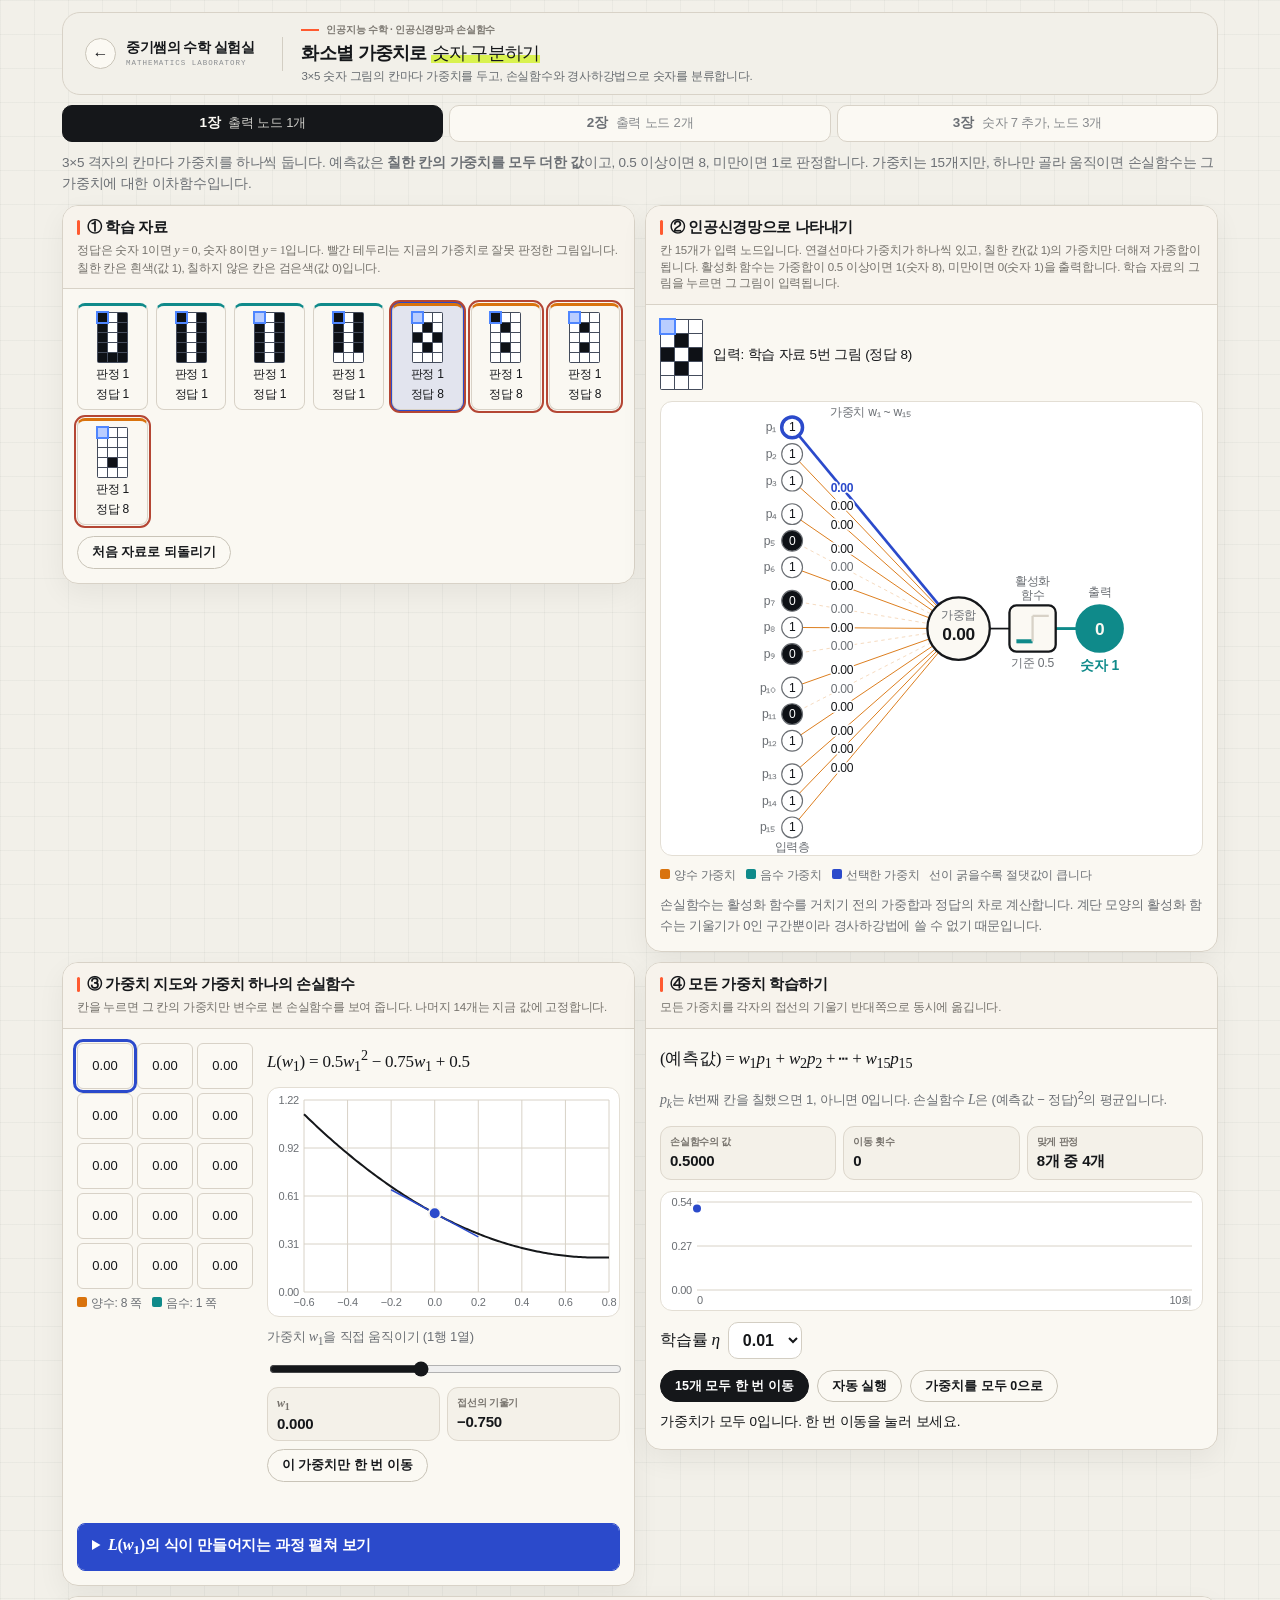
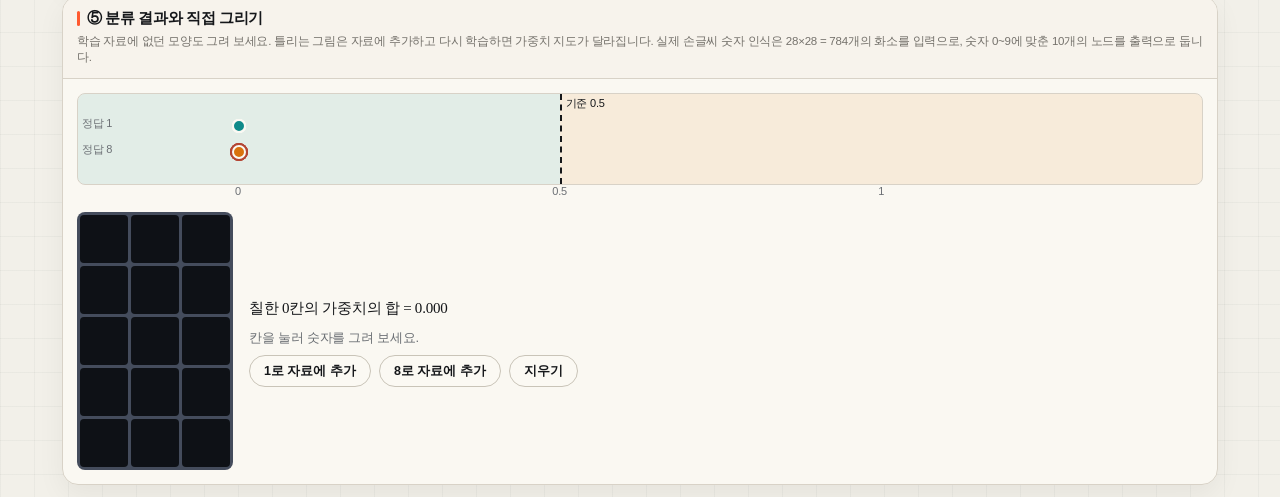
==== commit 26ad397c: "화소별 가중치 도구의 장 선택을 퍼셉트론과 같은 탭으로 변경 상단바 아래에 1·2·3장 3칸 탭과 장 설명을 두고, 주소를 #ch1~#ch3으로 맞춤. 이전 주소 #chapter-" ====
--- a/digit-weights/index.html
+++ b/digit-weights/index.html
@@ -244,7 +244,16 @@
   @media (max-width:900px){.workspace.even{grid-template-columns:1fr}}
   .panel-body{display:grid;gap:11px;align-content:start}
   .panel-desc .m{font-size:1.05em}
-  .intro{margin:0;font-size:13px;line-height:1.65;color:#3d4044}
+  .chapters{display:grid;grid-template-columns:repeat(3,1fr);gap:6px}
+  .chapters a{display:flex;flex-direction:column;align-items:center;padding:6px 4px;border-radius:10px;border:1px solid var(--line);background:#fbf9f3;color:var(--muted);text-decoration:none;font-weight:600;font-size:13.5px;line-height:1.25;text-align:center}
+  .chapters a small{font-size:11px;font-weight:500;opacity:.8}
+  .chapters a.cur{background:#15171a;color:#fbf9f3;border-color:#15171a}
+  .chapters a:focus-visible{outline:2px solid var(--sel);outline-offset:2px}
+  @media (min-width:860px){
+    .chapters a{flex-direction:row;justify-content:center;gap:8px;padding:9px}
+    .chapters a small{font-size:13px}
+  }
+  .lead{margin:0;font-size:13.5px;line-height:1.6;color:var(--muted)}
   .metric .label .m{font-size:12px}
   .hint{color:var(--sub);font-size:13px;margin:0;line-height:1.6}
   .m{font-family:var(--font-math);font-size:1.08em;white-space:nowrap}
@@ -331,11 +340,6 @@
   #net .big{font-size:15px;font-weight:700}
   #net g[data-k]{cursor:pointer}
   .fedinfo{display:flex;gap:10px;align-items:center;font-size:13.5px}
-  .tabs{display:flex;gap:6px;flex-wrap:wrap}
-  .tab{font-weight:700;font-size:13px;padding:9px 14px;border-radius:999px;border:1px solid #c9c4b8;background:#fbf9f3;cursor:pointer;line-height:1;transition:background .15s ease,border-color .15s ease,transform .15s ease}
-  .tab:hover{transform:translateY(-1px);border-color:#15171a}
-  .tab[aria-selected="true"]{background:#15171a;color:#fff;border-color:#15171a}
-  .tab:focus-visible{outline:2px solid var(--sel);outline-offset:2px}
   .maps{display:flex;gap:8px;flex-wrap:wrap}
   .maps .mt{font-size:12px;font-weight:600;margin-bottom:3px;white-space:nowrap}
   .maps.o3 .mt{font-size:10.5px}
@@ -379,16 +383,12 @@
     </div>
   </div>
 
-  <article class="panel">
-    <div class="panel-body">
-      <div class="tabs" role="tablist" aria-label="장 선택">
-        <button class="tab" type="button" role="tab" data-ch="0">1장 출력 노드 1개</button>
-        <button class="tab" type="button" role="tab" data-ch="1">2장 출력 노드 2개</button>
-        <button class="tab" type="button" role="tab" data-ch="2">3장 숫자 7 추가, 출력 노드 3개</button>
-      </div>
-      <p class="intro" id="intro"></p>
-    </div>
-  </article>
+  <nav class="chapters" aria-label="챕터">
+    <a href="#ch1" data-ch="0">1장<small>출력 노드 1개</small></a>
+    <a href="#ch2" data-ch="1">2장<small>출력 노드 2개</small></a>
+    <a href="#ch3" data-ch="2">3장<small>숫자 7 추가, 노드 3개</small></a>
+  </nav>
+  <p class="lead" id="intro"></p>
 
   <section class="workspace even">
     <article class="panel">
@@ -617,8 +617,8 @@
     $("trackBox").hidden=!cfg.single; $("bars").hidden=cfg.single; $("myCalc").hidden=!cfg.single;
     var h="";cfg.classes.forEach(function(d){h+='<button class="btn" type="button" data-add="'+d+'">'+d+'로 자료에 추가</button>'});
     $("addBtns").innerHTML=h+'<button class="btn" id="clearPad" type="button">지우기</button>';
-    var tabs=document.querySelectorAll(".tab");
-    for(var i=0;i<tabs.length;i++)tabs[i].setAttribute("aria-selected",i===ci?"true":"false");
+    var tabs=document.querySelectorAll(".chapters a");
+    for(var i=0;i<tabs.length;i++){tabs[i].classList.toggle("cur",i===ci);tabs[i].setAttribute("aria-current",i===ci?"page":"false")}
     // 가중치 지도 틀
     var m="";
     for(var o=0;o<O;o++){
@@ -887,9 +887,9 @@
     renderText();
     say("msg",cur.steps?"":"가중치가 모두 0입니다. 한 번 이동을 눌러 보세요.");say("msg2","");
     renderAll();
-    if(!keepHash){try{location.hash="chapter-"+(i+1)}catch(e){}}
-  }
-  function fromHash(){var m=/^#chapter-([123])$/.exec(location.hash||"");return m?+m[1]-1:0}
+    if(!keepHash){try{location.hash="ch"+(i+1)}catch(e){}}
+  }
+  function fromHash(){var m=/^#(?:ch|chapter-)([123])$/.exec(location.hash||"");return m?+m[1]-1:0}
   function selectW(o,k){cur.so=o;cur.sk=k;say("msg2","");renderSamples();renderMap();renderSel()}
 
   var padEl=$("pad"),i,b;
@@ -898,7 +898,6 @@
     b.setAttribute("aria-label",cellName(i));padEl.appendChild(b);
   }
   var ax="";[0,0.5,1].forEach(function(v){ax+='<span style="left:'+tpos(v)+'%">'+v+'</span>'});$("axis2").innerHTML=ax;
-  document.querySelector(".tabs").addEventListener("click",function(e){var t=e.target.closest(".tab");if(t)show(+t.dataset.ch)});
   window.addEventListener("hashchange",function(){var n=fromHash();if(n!==ci)show(n,true)});
   $("maps").addEventListener("click",function(e){var t=e.target.closest(".wcell");if(t)selectW(+t.dataset.o,+t.dataset.k)});
   $("net").addEventListener("click",function(e){
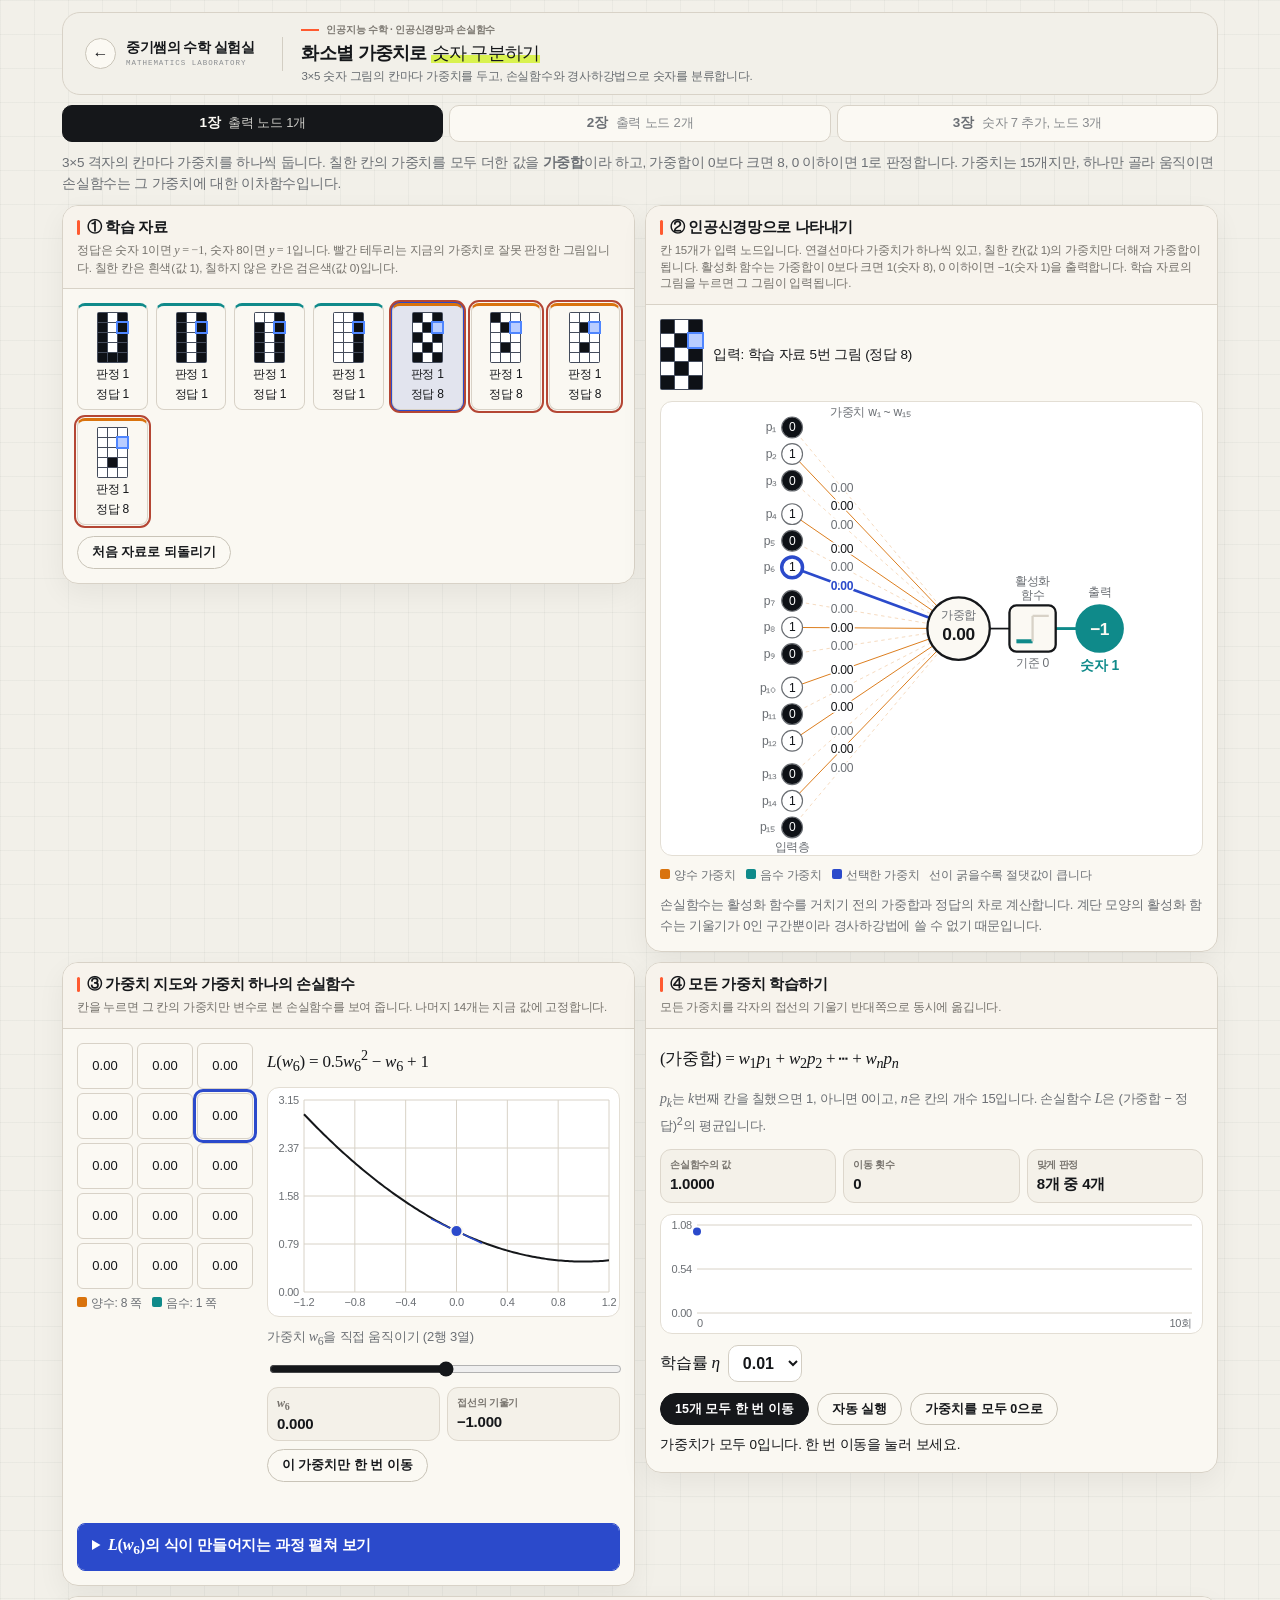
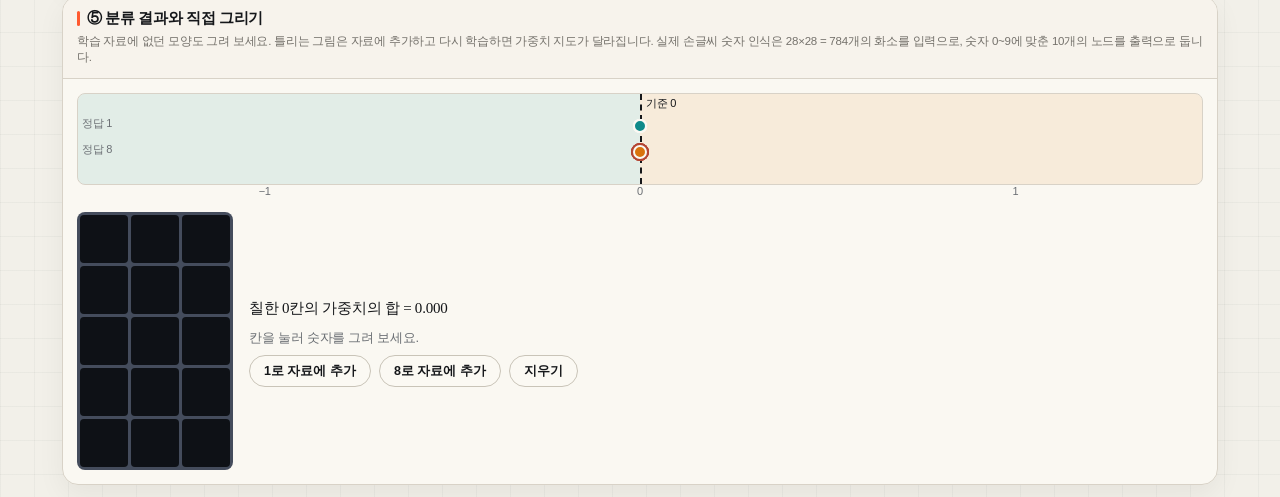
==== commit 6df2e205: "화소별 가중치 도구: 학습 자료 교체, 1장 정답을 −1과 1로 변경 - 받침 있는 1을 굵은 1로, 허리가 잘록한 8을 가는 8로 바꿔 칸 수만으로는   구분되지 않게 함(2장이" ====
--- a/digit-weights/index.html
+++ b/digit-weights/index.html
@@ -432,7 +432,7 @@
             <div class="fx tnum" id="expanded"></div>
             <div class="chart-wrap c-main"><canvas id="chart" role="img" aria-label="선택한 가중치에 대한 손실함수의 그래프"></canvas></div>
             <label for="wRange" class="hint" id="wLabel"></label>
-            <input type="range" id="wRange" min="-0.6" max="0.8" step="0.01" value="0">
+            <input type="range" id="wRange" min="-1.2" max="1.2" step="0.01" value="0">
             <div class="metrics">
               <div class="metric"><div class="label" id="lblW"></div><div class="value tnum" id="vW"></div></div>
               <div class="metric"><div class="label">접선의 기울기</div><div class="value tnum" id="vD"></div></div>
@@ -518,19 +518,19 @@
     [".#.",".#.",".#.",".#.","...",1],
     [".#.",".#.",".#.",".#.",".#.",1],
     ["##.",".#.",".#.",".#.",".#.",1],
-    [".#.",".#.",".#.",".#.","###",1],
+    ["##.","##.","##.","##.","##.",1],
     ["###","..#","..#","..#","..#",7],
     ["###","..#",".#.",".#.",".#.",7],
     ["###","#.#","..#","..#","..#",7],
     ["###","..#",".#.","#..","#..",7],
-    ["###","#.#",".#.","#.#","###",8],
+    [".#.","#.#",".#.","#.#",".#.",8],
     [".##","#.#","###","#.#","###",8],
     ["###","#.#","###","#.#","###",8],
     ["###","###","###","#.#","###",8]
   ];
   var CH=[{classes:[1,8],single:true},{classes:[1,8],single:false},{classes:[1,7,8],single:false}];
   var DCOL={1:"var(--one)",7:"var(--seven)",8:"var(--eight)"};
-  var TMIN=-0.25,TMAX=1.5,WMIN=-0.6,WMAX=0.8;
+  var TMIN=-1.5,TMAX=1.5,WMIN=-1.2,WMAX=1.2;
   var S=[],ci=0,cfg,cur,timer=null;
   var $=function(id){return document.getElementById(id)};
   function zeros(){var z=[];for(var i=0;i<15;i++)z.push(0);return z}
@@ -543,15 +543,15 @@
   function firstOf(d){for(var i=0;i<cur.data.length;i++)if(cur.data[i].c===d)return i;return 0}
   function fresh(c){
     var W=[],n=c.single?1:c.classes.length;for(var o=0;o<n;o++)W.push(zeros());
-    return {data:base(c),W:W,so:n-1,sk:0,feed:0,pad:zeros(),steps:0,hist:[]};
+    return {data:base(c),W:W,so:n-1,sk:c.single?5:0,feed:0,pad:zeros(),steps:0,hist:[]};
   }
   function sum(c){return c.reduce(function(s,v){return s+v},0)}
   function sums(c){return cur.W.map(function(w){var s=0;for(var k=0;k<15;k++)s+=w[k]*c[k];return s})}
-  function target(d,o){return cfg.single?(d.c===8?1:0):(d.c===cfg.classes[o]?1:0)}
+  function target(d,o){return cfg.single?(d.c===8?1:-1):(d.c===cfg.classes[o]?1:0)}
   function softmax(s){var m=Math.max.apply(null,s),e=s.map(function(v){return Math.exp(v-m)}),t=sum(e);return e.map(function(v){return v/t})}
   function pct(v){return Math.round(v*100)+"%"}
   function winner(s){var b=0;for(var i=1;i<s.length;i++)if(s[i]>s[b])b=i;return b}
-  function verdict(c){var s=sums(c);return cfg.single?(s[0]>=0.5?8:1):cfg.classes[winner(s)]}
+  function verdict(c){var s=sums(c);return cfg.single?(s[0]>0?8:1):cfg.classes[winner(s)]}
   function loss(){
     var t=0,n=cur.data.length;
     cur.data.forEach(function(d){var s=sums(d.cells);for(var o=0;o<s.length;o++){var e=s[o]-target(d,o);t+=e*e}});
@@ -587,22 +587,22 @@
   function renderText(){
     var O=nOut(),N=15*O,cls=cfg.classes.join(", ");
     $("intro").innerHTML=ci===0?
-      '3×5 격자의 칸마다 가중치를 하나씩 둡니다. 예측값은 <b>칠한 칸의 가중치를 모두 더한 값</b>이고, 0.5 이상이면 8, 미만이면 1로 판정합니다. 가중치는 15개지만, 하나만 골라 움직이면 손실함수는 그 가중치에 대한 이차함수입니다.':
+      '3×5 격자의 칸마다 가중치를 하나씩 둡니다. 칠한 칸의 가중치를 모두 더한 값을 <b>가중합</b>이라 하고, 가중합이 0보다 크면 8, 0 이하이면 1로 판정합니다. 가중치는 15개지만, 하나만 골라 움직이면 손실함수는 그 가중치에 대한 이차함수입니다.':
       ci===1?
       '같은 자료를 출력 노드 2개로 분류합니다. 숫자 1 노드와 숫자 8 노드가 각자 가중합을 구하고, 소프트맥스로 확률로 바꾼 뒤 <b>확률이 더 큰 숫자</b>로 판정합니다. 기준값 0.5가 필요 없어지고, 가중치는 15 × 2 = 30개가 됩니다.':
       '숫자 7을 추가하고 출력 노드를 3개로 늘립니다. 세 노드의 가중합을 소프트맥스로 확률로 바꾼 뒤 <b>확률이 가장 큰 숫자</b>로 판정하고, 가중치는 15 × 3 = 45개입니다. 숫자가 늘어나면 출력 노드만 더 두면 됩니다.';
     $("note1").innerHTML=cfg.single?
-      '정답은 숫자 1이면 <span class="m"><i>y</i> = 0</span>, 숫자 8이면 <span class="m"><i>y</i> = 1</span>입니다. 빨간 테두리는 지금의 가중치로 잘못 판정한 그림입니다. 칠한 칸은 흰색(값 1), 칠하지 않은 칸은 검은색(값 0)입니다.':
+      '정답은 숫자 1이면 <span class="m"><i>y</i> = −1</span>, 숫자 8이면 <span class="m"><i>y</i> = 1</span>입니다. 빨간 테두리는 지금의 가중치로 잘못 판정한 그림입니다. 칠한 칸은 흰색(값 1), 칠하지 않은 칸은 검은색(값 0)입니다.':
       '출력 노드마다 정답은 자기 숫자의 그림이면 1, 아니면 0입니다. 빨간 테두리는 지금의 가중치로 잘못 판정한 그림입니다. 칠한 칸은 흰색(값 1), 칠하지 않은 칸은 검은색(값 0)입니다.';
     $("form2").innerHTML=cfg.single?
-      '(예측값) = <i>w</i><sub>1</sub><i>p</i><sub>1</sub> + <i>w</i><sub>2</sub><i>p</i><sub>2</sub> + ⋯ + <i>w</i><sub>15</sub><i>p</i><sub>15</sub>':
-      '(숫자 8 노드의 가중합) = <i>w</i><sub>8,1</sub><i>p</i><sub>1</sub> + <i>w</i><sub>8,2</sub><i>p</i><sub>2</sub> + ⋯ + <i>w</i><sub>8,15</sub><i>p</i><sub>15</sub>';
-    $("note2").innerHTML='<span class="m"><i>p</i><sub><i>k</i></sub></span>는 <span class="m"><i>k</i></span>번째 칸을 칠했으면 1, 아니면 0입니다. '+(cfg.single?
-      '손실함수 <span class="m"><i>L</i></span>은 (예측값 − 정답)<sup>2</sup>의 평균입니다.':
+      '(가중합) = <i>w</i><sub>1</sub><i>p</i><sub>1</sub> + <i>w</i><sub>2</sub><i>p</i><sub>2</sub> + ⋯ + <i>w</i><sub><i>n</i></sub><i>p</i><sub><i>n</i></sub>':
+      '(숫자 8 노드의 가중합) = <i>w</i><sub>8,1</sub><i>p</i><sub>1</sub> + <i>w</i><sub>8,2</sub><i>p</i><sub>2</sub> + ⋯ + <i>w</i><sub>8,<i>n</i></sub><i>p</i><sub><i>n</i></sub>';
+    $("note2").innerHTML='<span class="m"><i>p</i><sub><i>k</i></sub></span>는 <span class="m"><i>k</i></span>번째 칸을 칠했으면 1, 아니면 0이고, <span class="m"><i>n</i></span>은 칸의 개수 15입니다. '+(cfg.single?
+      '손실함수 <span class="m"><i>L</i></span>은 (가중합 − 정답)<sup>2</sup>의 평균입니다.':
       '출력 노드마다 가중치 15개가 따로 있습니다. <span class="m"><i>w</i><sub>8,1</sub></span>은 숫자 8 노드와 1번째 칸을 잇는 가중치이고, <span class="m"><i>w</i><sub>1,1</sub></span>은 숫자 1 노드와 1번째 칸을 잇는 가중치입니다. 손실함수 <span class="m"><i>L</i></span>은 모든 그림, 모든 출력 노드의 (가중합 − 정답)<sup>2</sup>을 더해 그림의 수로 나눈 값입니다.');
     $("stepAll").textContent=N+"개 모두 한 번 이동";
     $("note3").innerHTML=cfg.single?
-      '칸 15개가 입력 노드입니다. 연결선마다 가중치가 하나씩 있고, 칠한 칸(값 1)의 가중치만 더해져 가중합이 됩니다. 활성화 함수는 가중합이 0.5 이상이면 1(숫자 8), 미만이면 0(숫자 1)을 출력합니다. 학습 자료의 그림을 누르면 그 그림이 입력됩니다.':
+      '칸 15개가 입력 노드입니다. 연결선마다 가중치가 하나씩 있고, 칠한 칸(값 1)의 가중치만 더해져 가중합이 됩니다. 활성화 함수는 가중합이 0보다 크면 1(숫자 8), 0 이하이면 −1(숫자 1)을 출력합니다. 학습 자료의 그림을 누르면 그 그림이 입력됩니다.':
       '입력 노드 15개가 출력 노드 '+O+'개에 모두 연결됩니다. 출력 노드를 누르면 그 노드에 연결된 가중치 15개가 색으로 표시됩니다. 학습 자료의 그림을 누르면 그 그림이 입력됩니다.';
     $("note3b").innerHTML=cfg.single?
       '손실함수는 활성화 함수를 거치기 전의 가중합과 정답의 차로 계산합니다. 계단 모양의 활성화 함수는 기울기가 0인 구간뿐이라 경사하강법에 쓸 수 없기 때문입니다.':
@@ -677,7 +677,7 @@
     }
     var foot='<text class="sub" x="'+ix+'" y="388" text-anchor="middle">입력층</text>';
     if(cfg.single){
-      var ox=196,ax=240,aw=40,qx=318,v=s[0],is8=v>=0.5,vc=is8?'var(--eight)':'var(--one)',mx=ax+aw/2;
+      var ox=196,ax=240,aw=40,qx=318,v=s[0],is8=v>0,vc=is8?'var(--eight)':'var(--one)',mx=ax+aw/2;
       h=edgeSet(0,ix,ox,oy,cells,ys,true)+nodes+foot+
         '<text class="sub" x="120" y="12" text-anchor="middle">가중치 w₁ ~ w₁₅</text>'+
         '<circle cx="'+ox+'" cy="'+oy+'" r="27" style="fill:var(--panel);stroke:var(--ink);stroke-width:2"/>'+
@@ -691,9 +691,9 @@
         '<polyline points="'+mx+','+(oy-11)+' '+(ax+aw-6)+','+(oy-11)+'" style="fill:none;stroke:'+(is8?'var(--eight)':'var(--line)')+';stroke-width:'+(is8?3.5:2)+'"/>'+
         '<text class="sub" x="'+mx+'" y="'+(oy-38)+'" text-anchor="middle">활성화</text>'+
         '<text class="sub" x="'+mx+'" y="'+(oy-26)+'" text-anchor="middle">함수</text>'+
-        '<text class="sub" x="'+mx+'" y="'+(oy+33)+'" text-anchor="middle">기준 0.5</text>'+
+        '<text class="sub" x="'+mx+'" y="'+(oy+33)+'" text-anchor="middle">기준 0</text>'+
         '<circle cx="'+qx+'" cy="'+oy+'" r="20" style="fill:'+vc+';stroke:'+vc+';stroke-width:2"/>'+
-        '<text class="big" x="'+qx+'" y="'+(oy+5.5)+'" text-anchor="middle" style="fill:var(--panel)">'+(is8?1:0)+'</text>'+
+        '<text class="big" x="'+qx+'" y="'+(oy+5.5)+'" text-anchor="middle" style="fill:var(--panel)">'+(is8?'1':'−1')+'</text>'+
         '<text class="sub" x="'+qx+'" y="'+(oy-28)+'" text-anchor="middle">출력</text>'+
         '<text x="'+qx+'" y="'+(oy+36)+'" text-anchor="middle" style="font-weight:700;font-size:12px;fill:'+vc+'">숫자 '+(is8?8:1)+'</text>';
     }else{
@@ -725,36 +725,38 @@
   }
   function polyHtml(c){
     var W=wSym();
-    return '<i>L</i>('+W+') = '+(c.A<0?'−':'')+trim(c.A)+W+'<sup>2</sup> '+(c.B<0?'− ':'+ ')+trim(c.B)+W+' + '+trim(c.C);
+    var cf=function(v){var t=trim(v);return t==='1'?'':t};
+    var bz=parseFloat(trim(c.B))===0;
+    return '<i>L</i>('+W+') = '+(c.A<0?'−':'')+cf(c.A)+W+'<sup>2</sup> '+(bz?'':(c.B<0?'− ':'+ ')+cf(c.B)+W+' ')+'+ '+trim(c.C);
   }
   function renderDerive(){
     var o=cur.so,k=cur.sk,W=wSym(),n=cur.data.length,m=0,h="";
     $("dTitle").innerHTML='<span class="m"><i>L</i>('+W+')</span>의 식이 만들어지는 과정';
-    var pv0=cfg.single?'예측값':'가중합',pk0='<i>p</i><sub>'+(k+1)+'</sub>';
+    var pv0='가중합',pk0='<i>p</i><sub>'+(k+1)+'</sub>';
     $("dIntro").innerHTML=(cfg.single?'':'<b style="color:'+DCOL[cfg.classes[o]]+'">'+nodeName(o)+'</b>의 계산입니다. ')+
       '그림마다 ①~④의 순서로 ('+pv0+' − 정답)<sup>2</sup>을 구합니다. <span class="m">'+W+'</span>'+jo('은','는')+' 파란 테두리 칸('+cellName(k)+')에 곱해지는 가중치입니다. '+
       '이 칸을 칠한 그림은 칸의 값이 1이라 '+pv0+'에 <span class="m">'+W+'</span>'+jo('이','가')+' 남고, 칠하지 않은 그림은 칸의 값이 0이라 <span class="m">'+W+'</span>'+jo('이','가')+' 사라집니다. '+
       pv0+'은 <span class="m">'+W+pk0+' + (나머지 칸의 가중합)</span>입니다. 나머지 칸의 가중합은 그 그림에서 칠한 다른 칸들의 가중치를 지금 값으로 더한 수입니다. 가중치가 모두 0인 처음에는 이 값이 0이라 식에서 생략하고, 학습이 진행되면 식에 나타납니다.'+
-      (cfg.single?' 정답은 숫자 8 그림이면 1, 숫자 1 그림이면 0입니다.':' 정답은 숫자 '+cfg.classes[o]+' 그림이면 1, 아니면 0입니다.');
-    var pv=cfg.single?'예측값':'가중합',pk='<i>p</i><sub>'+(k+1)+'</sub>';
+      (cfg.single?' 정답은 숫자 8 그림이면 1, 숫자 1 그림이면 −1입니다.':' 정답은 숫자 '+cfg.classes[o]+' 그림이면 1, 아니면 0입니다.');
+    var pv='가중합',pk='<i>p</i><sub>'+(k+1)+'</sub>';
     cur.data.forEach(function(d){
-      var p=d.cells[k],rest=sums(d.cells)[o]-cur.W[o][k]*p,t0=target(d,o),c=rest-t0,raw,fin,line2;
+      var p=d.cells[k],rest=sums(d.cells)[o]-cur.W[o][k]*p,t0=target(d,o),c=rest-t0,ts=t0<0?'(−'+(-t0)+')':String(t0),raw,fin,line2;
       var z=Math.abs(rest)<0.005,rs=fmt(rest,2).replace(/^−(.*)$/,'($&)');
       if(p){
         m++;
         var cs=fmt(Math.abs(c),2);
         line2=W+' × 1'+(z?'':' + '+rs);
-        raw='('+W+(z?' × 1':' + '+rs)+' − '+t0+')<sup>2</sup>';
+        raw='('+W+(z?' × 1':' + '+rs)+' − '+ts+')<sup>2</sup>';
         fin=parseFloat(cs)===0?W+'<sup>2</sup>':'('+W+(c<0?' − ':' + ')+(z?trim(c):cs)+')<sup>2</sup>';
       }else{
         line2=W+' × 0'+(z?' = 0':' + '+rs+' = '+fmt(rest,2));
-        raw='('+(z?'0':fmt(rest,2))+' − '+t0+')<sup>2</sup>';
+        raw='('+(z?'0':fmt(rest,2))+' − '+ts+')<sup>2</sup>';
         fin=z?trim(c*c):fmt(c*c,3);
       }
       h+='<div class="term '+(p?'has':'none')+'">'+mini(d.cells,k,true)+
         '<div class="st"><span class="lb">① 파란 테두리 칸의 값</span><span class="m">'+pk+' = '+p+'</span> <span>('+(p?'흰색, 칠함':'검은색, 칠하지 않음')+')</span></div>'+
         '<div class="st"><span class="lb">② '+pv+' = <span class="m" style="font-size:12.5px">'+W+pk+'</span>'+(z?'':' + (나머지 칸의 가중합)')+'</span><span class="m">'+line2+'</span>'+(z?'<span class="lb">나머지 칸의 가중합은 0이라 생략</span>':'')+'</div>'+
-        '<div class="st"><span class="lb">③ 정답</span><span class="m">'+t0+'</span> <span>(숫자 '+d.c+' 그림)</span></div>'+
+        '<div class="st"><span class="lb">③ 정답</span><span class="m">'+String(t0).replace("-","−")+'</span> <span>(숫자 '+d.c+' 그림)</span></div>'+
         '<div class="st"><span class="lb">④ ('+pv+' − 정답)<sup>2</sup></span><span class="m">'+raw+'</span><div class="fx tnum">= '+fin+'</div></div>'+
         '<span class="tag">'+(p?'<span class="m">'+W+'</span>에 대한 이차식':'<span class="m">'+W+'</span>'+jo('이','가')+' 없는 상수')+'</span></div>';
     });
@@ -784,9 +786,9 @@
   }
   function renderTrack(){
     if(!cfg.single)return;
-    var z=tpos(0.5);
+    var z=tpos(0);
     var h='<div class="zone1" style="width:'+z+'%"></div><div class="zone8" style="left:'+z+'%"></div>'+
-      '<div class="thr" style="left:'+z+'%"><span>기준 0.5</span></div>'+
+      '<div class="thr" style="left:'+z+'%"><span>기준 0</span></div>'+
       '<div class="lane" style="top:22px">정답 1</div><div class="lane" style="top:48px">정답 8</div>';
     cur.data.forEach(function(d){
       var wrong=verdict(d.cells)!==d.c;
@@ -823,7 +825,7 @@
     var ymax=Math.max(f(WMIN),f(WMAX),0.05)*1.08;
     var X=function(t){return ml+(t-WMIN)/(WMAX-WMIN)*(W-ml-mr)},Y=function(v){return mt+(1-v/ymax)*(H-mt-mb)};
     g.fillStyle=css("--sub");g.strokeStyle=css("--line");g.lineWidth=1;g.textAlign="center";
-    for(var i=-3;i<=4;i++){var t=i*0.2;g.beginPath();g.moveTo(X(t),mt);g.lineTo(X(t),H-mb);g.stroke();g.fillText(t.toFixed(1).replace("-","−"),X(t),H-mb+14)}
+    for(var i=-3;i<=3;i++){var t=i*0.4;g.beginPath();g.moveTo(X(t),mt);g.lineTo(X(t),H-mb);g.stroke();g.fillText(t.toFixed(1).replace("-","−"),X(t),H-mb+14)}
     g.textAlign="right";
     var ys=ymax/4;
     for(var j=0;j<=4;j++){var v=j*ys;g.beginPath();g.moveTo(ml,Y(v));g.lineTo(W-mr,Y(v));g.stroke();g.fillText(v.toFixed(2),ml-5,Y(v)+4)}
@@ -897,7 +899,7 @@
     b=document.createElement("button");b.type="button";b.className="cellbtn";b.dataset.i=i;
     b.setAttribute("aria-label",cellName(i));padEl.appendChild(b);
   }
-  var ax="";[0,0.5,1].forEach(function(v){ax+='<span style="left:'+tpos(v)+'%">'+v+'</span>'});$("axis2").innerHTML=ax;
+  var ax="";[-1,0,1].forEach(function(v){ax+='<span style="left:'+tpos(v)+'%">'+String(v).replace("-","−")+'</span>'});$("axis2").innerHTML=ax;
   window.addEventListener("hashchange",function(){var n=fromHash();if(n!==ci)show(n,true)});
   $("maps").addEventListener("click",function(e){var t=e.target.closest(".wcell");if(t)selectW(+t.dataset.o,+t.dataset.k)});
   $("net").addEventListener("click",function(e){
